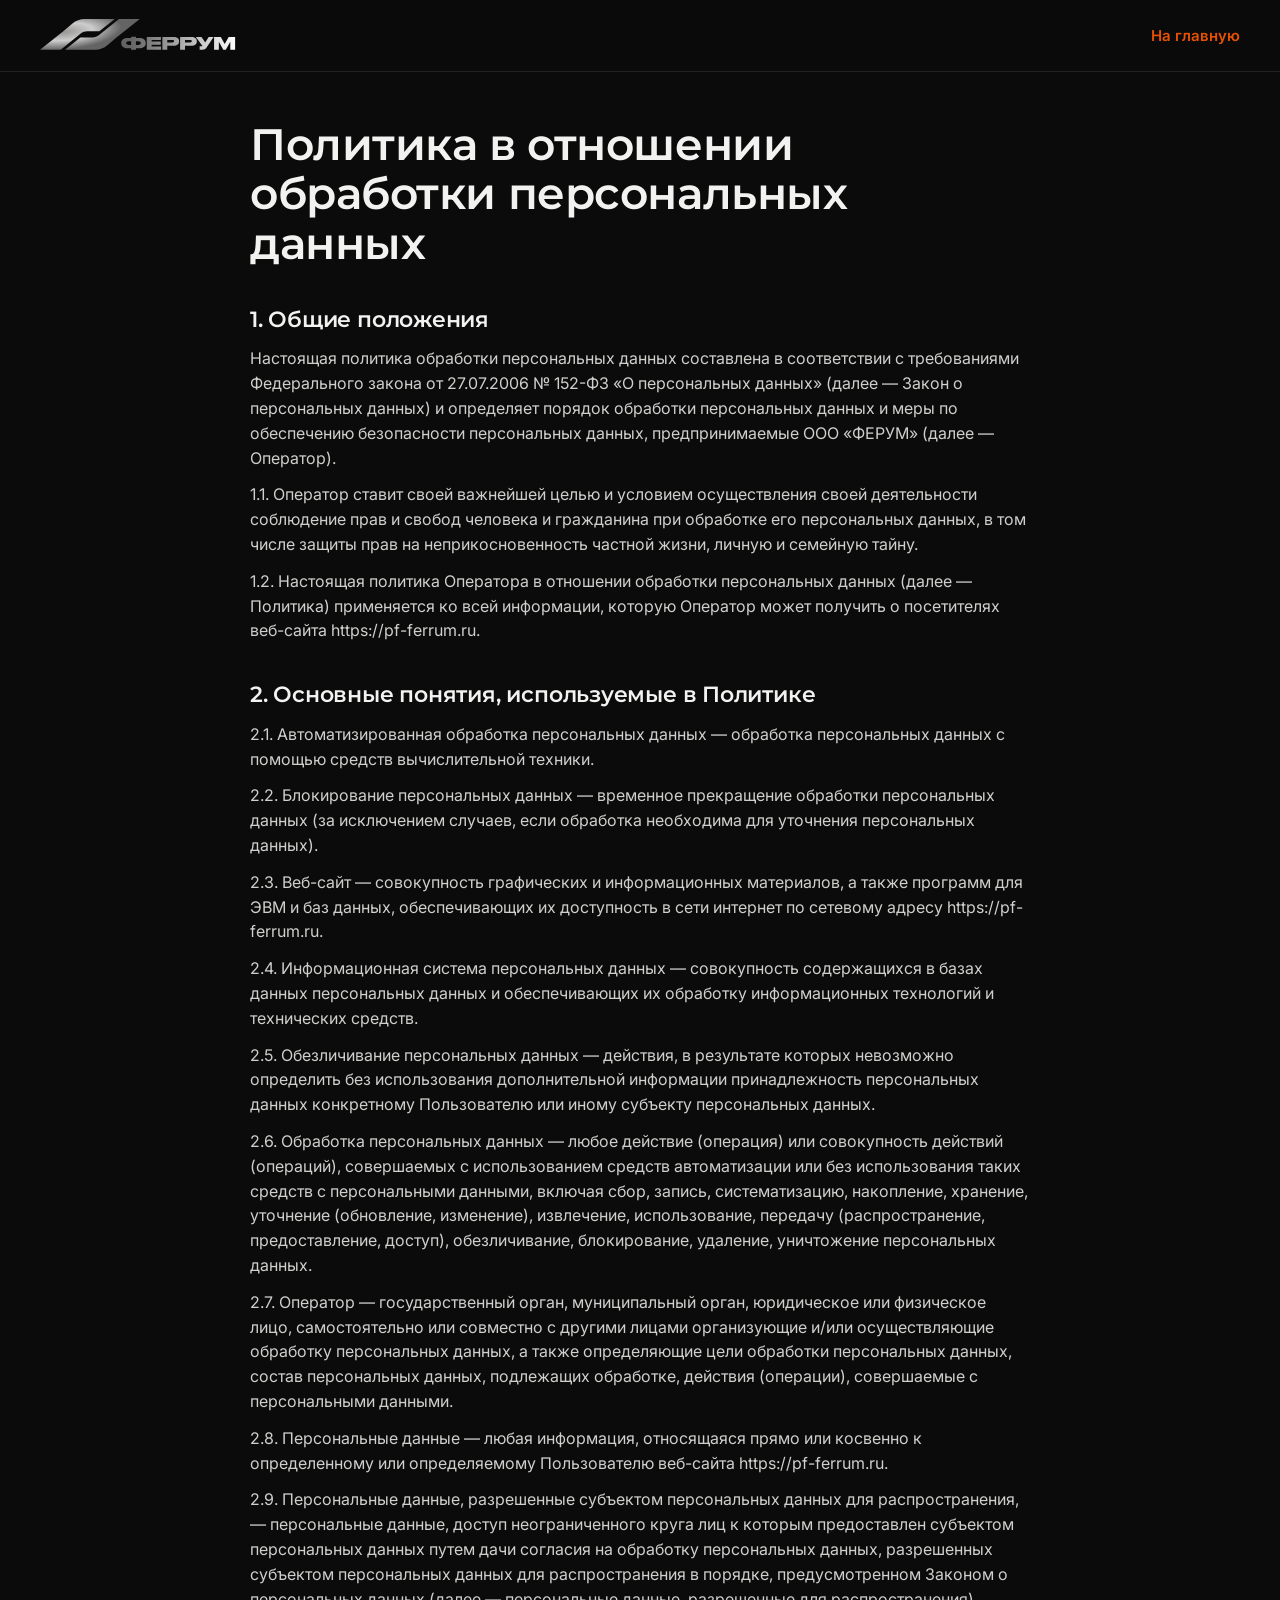
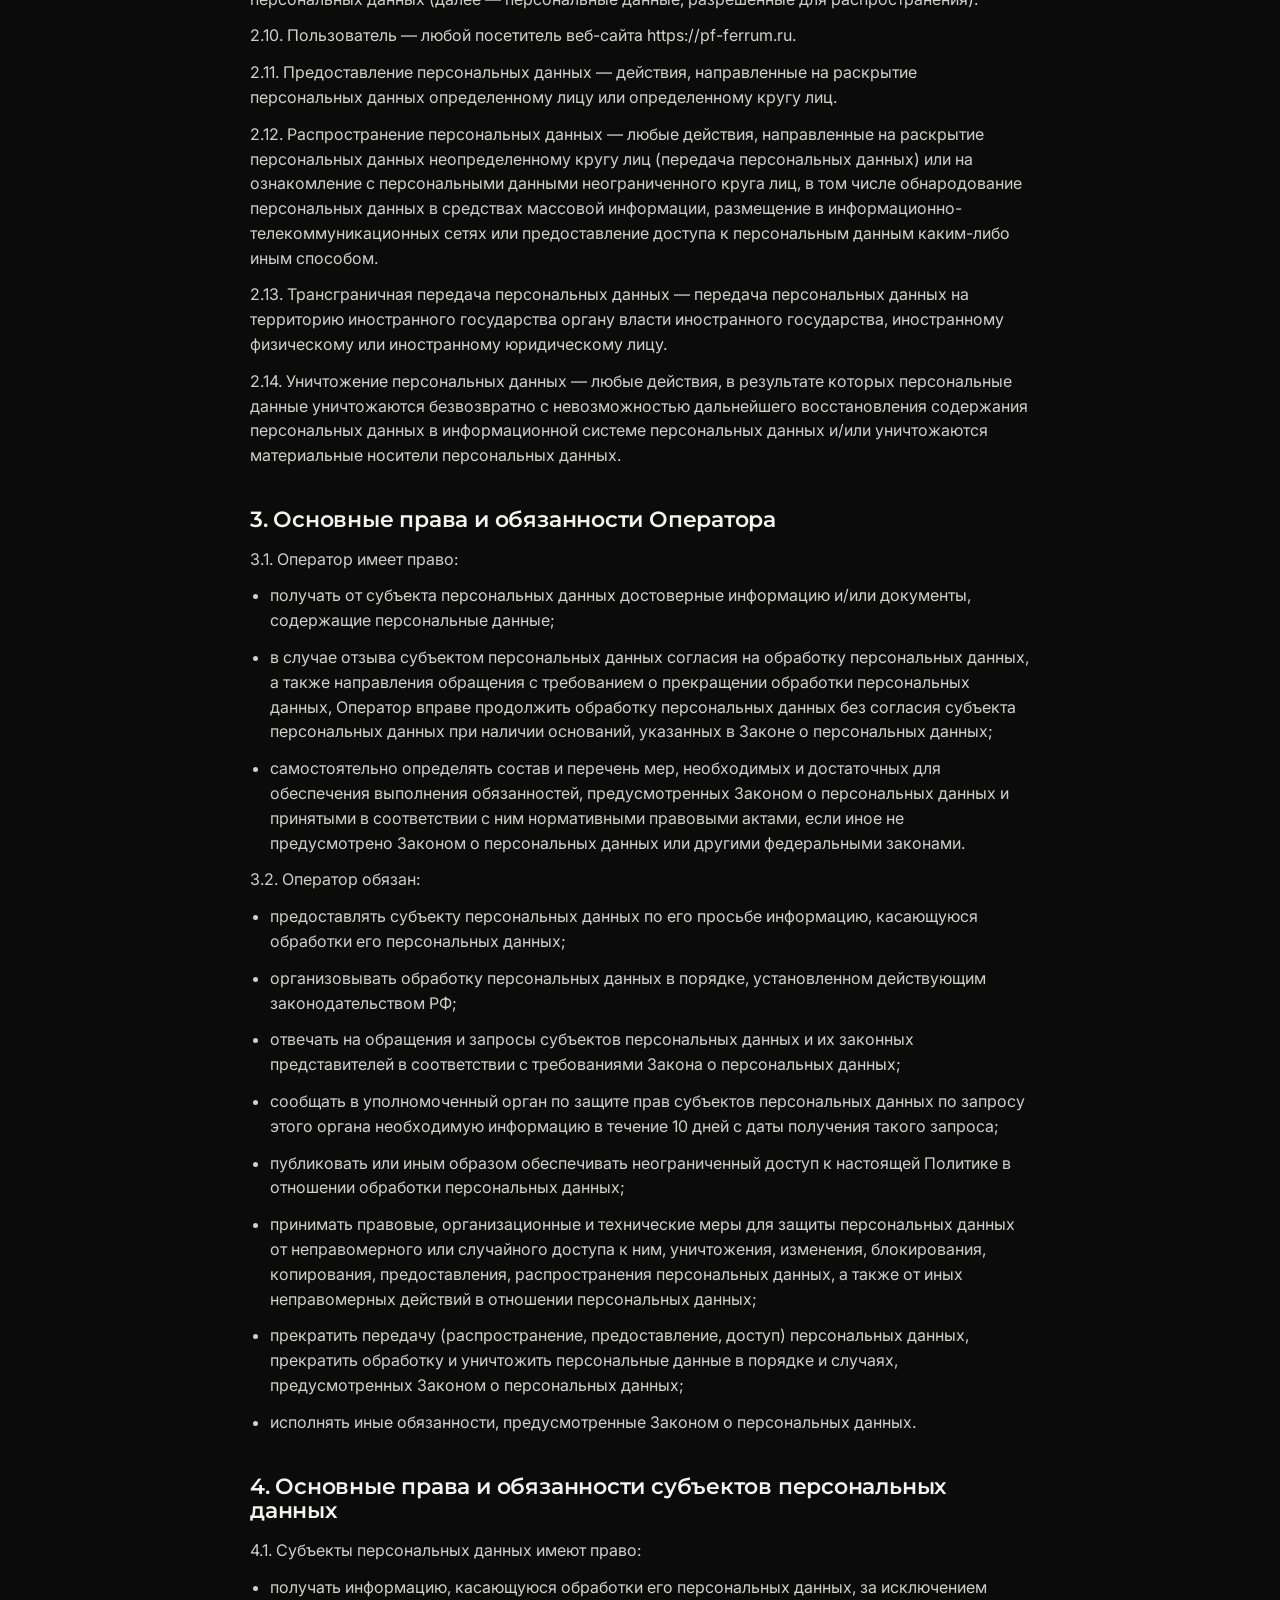
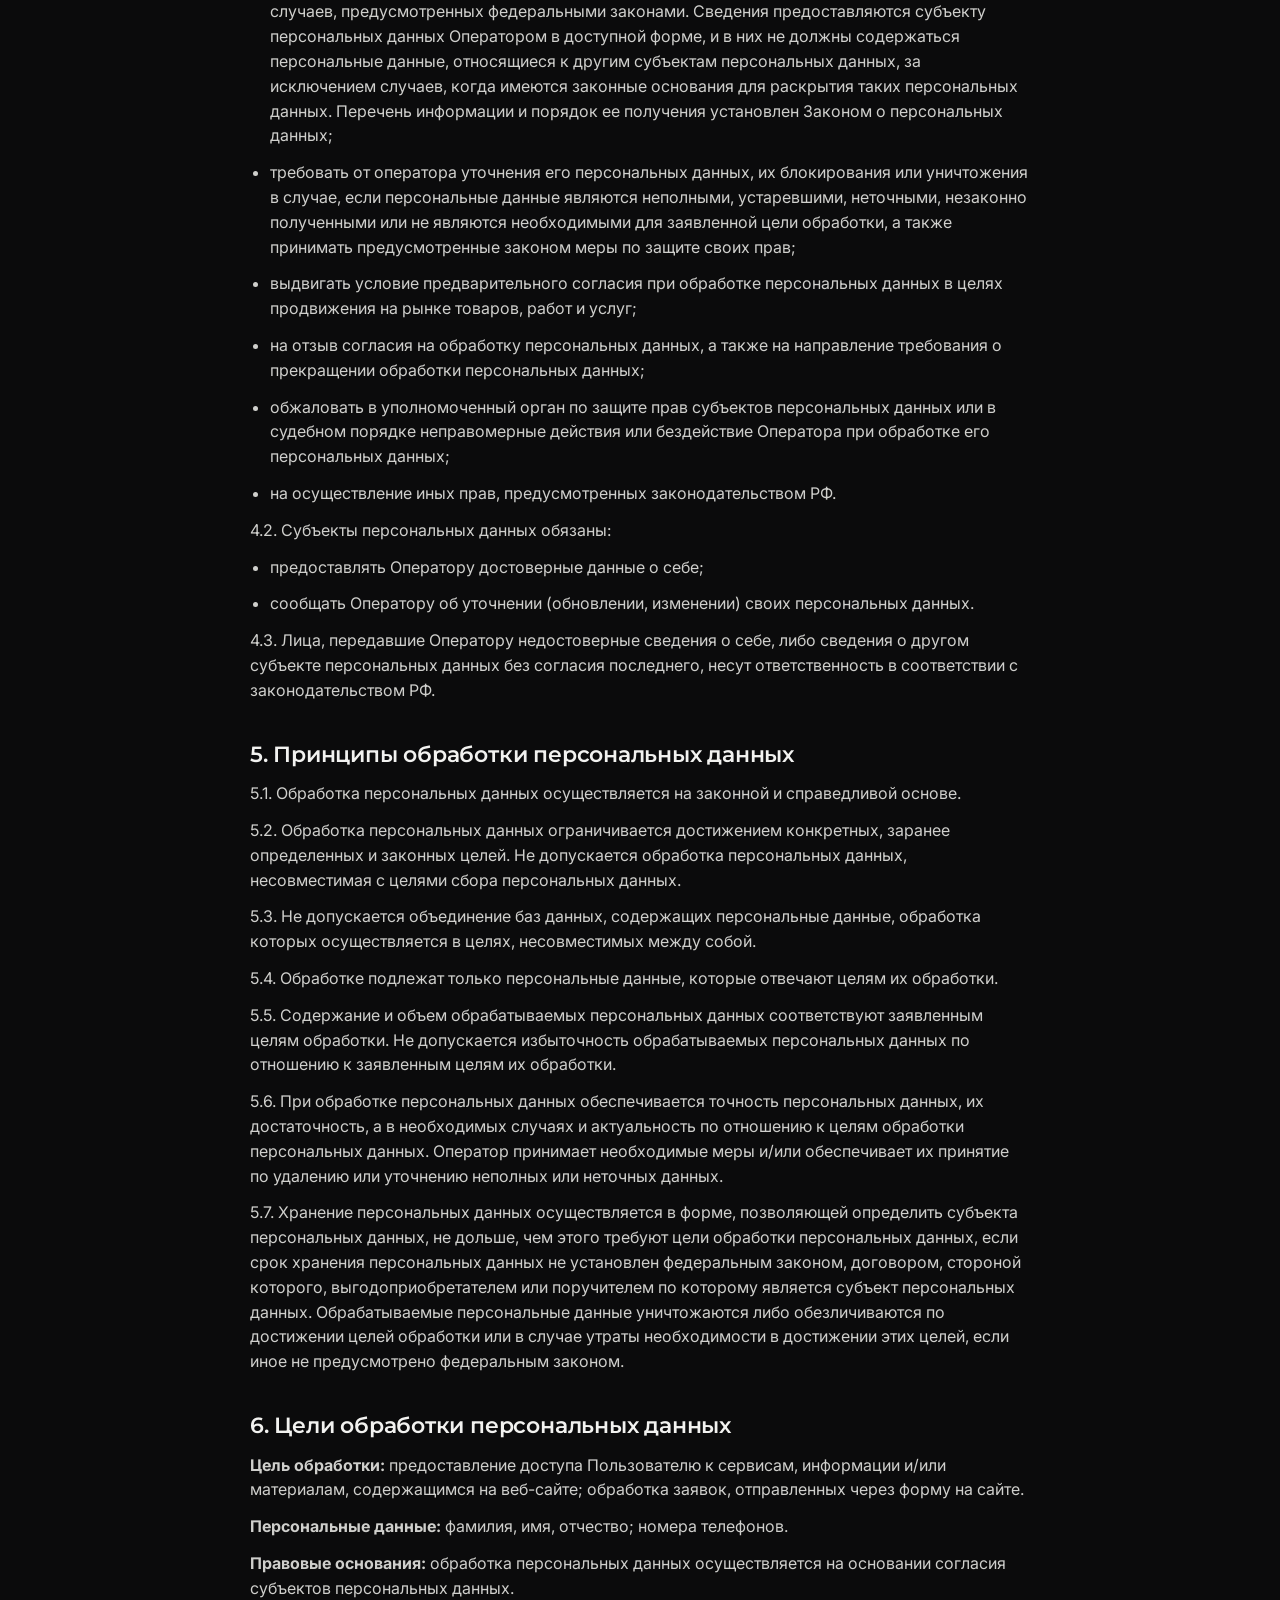
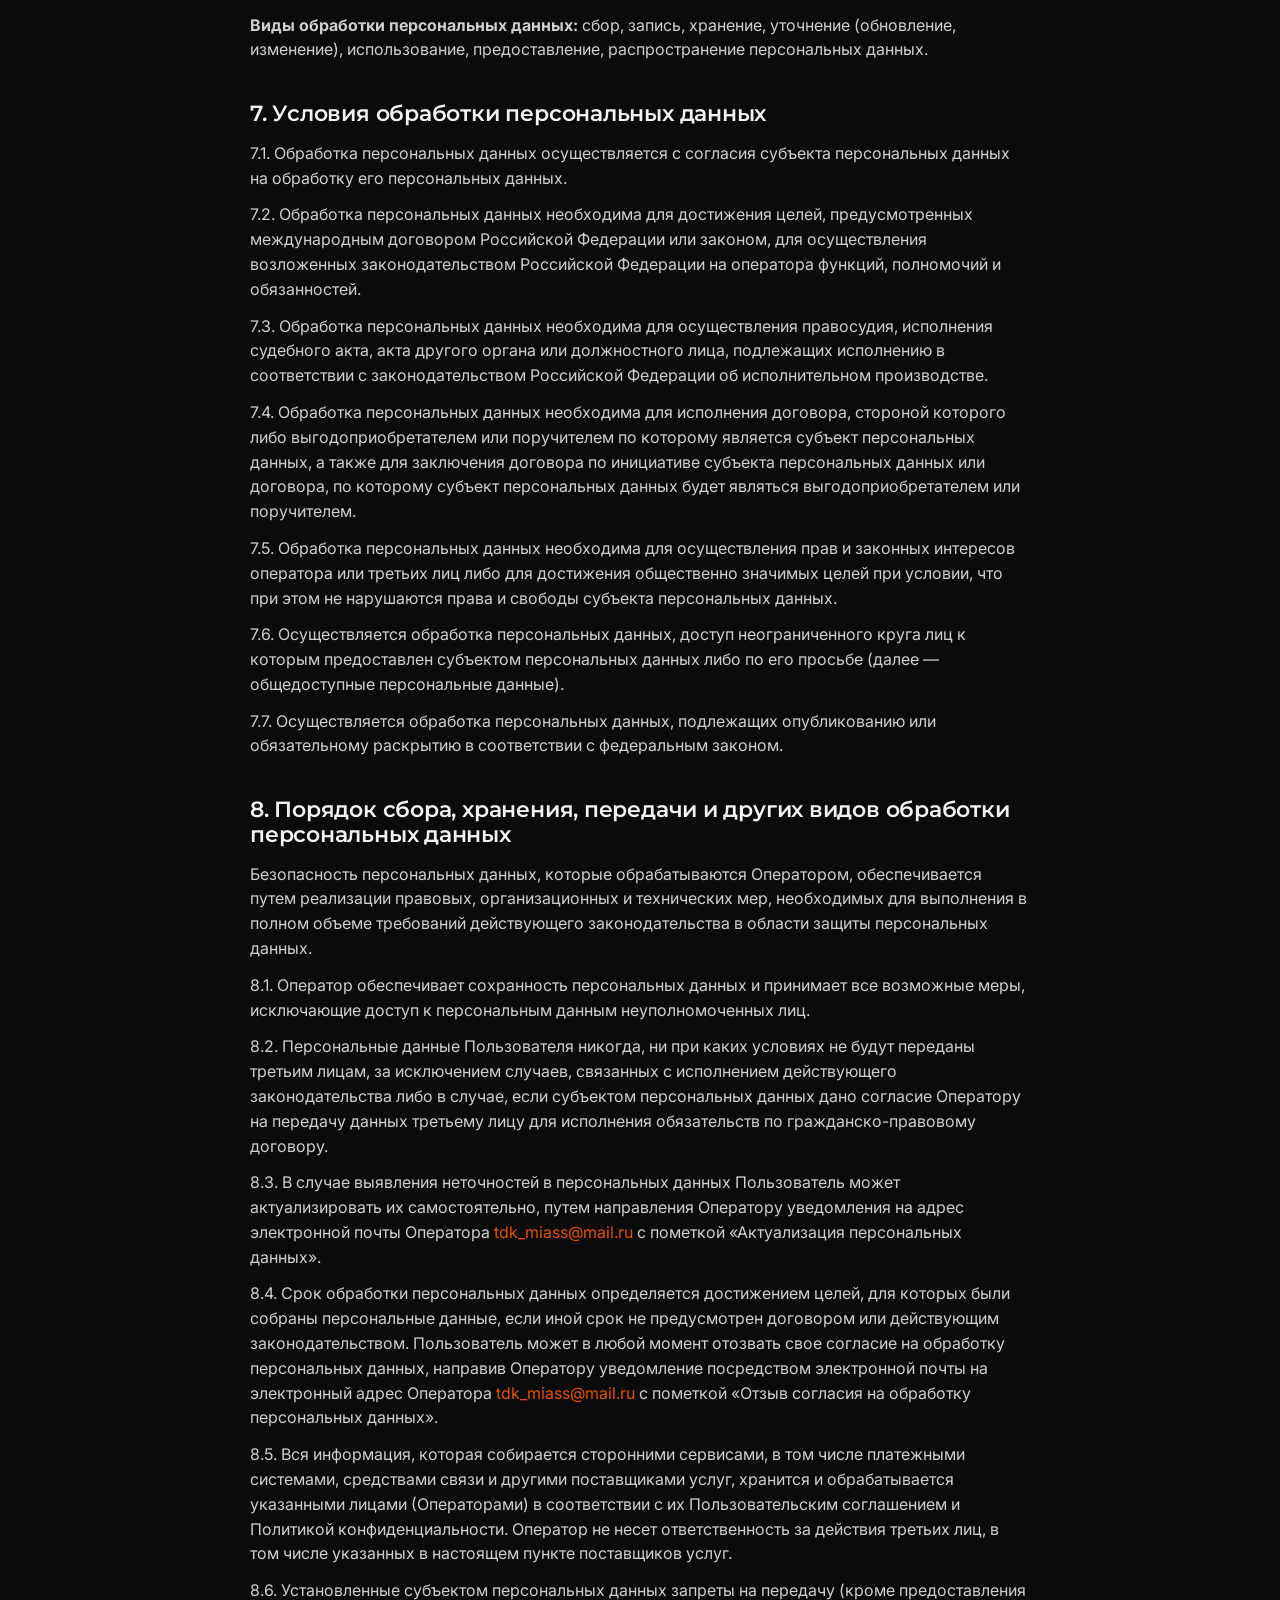
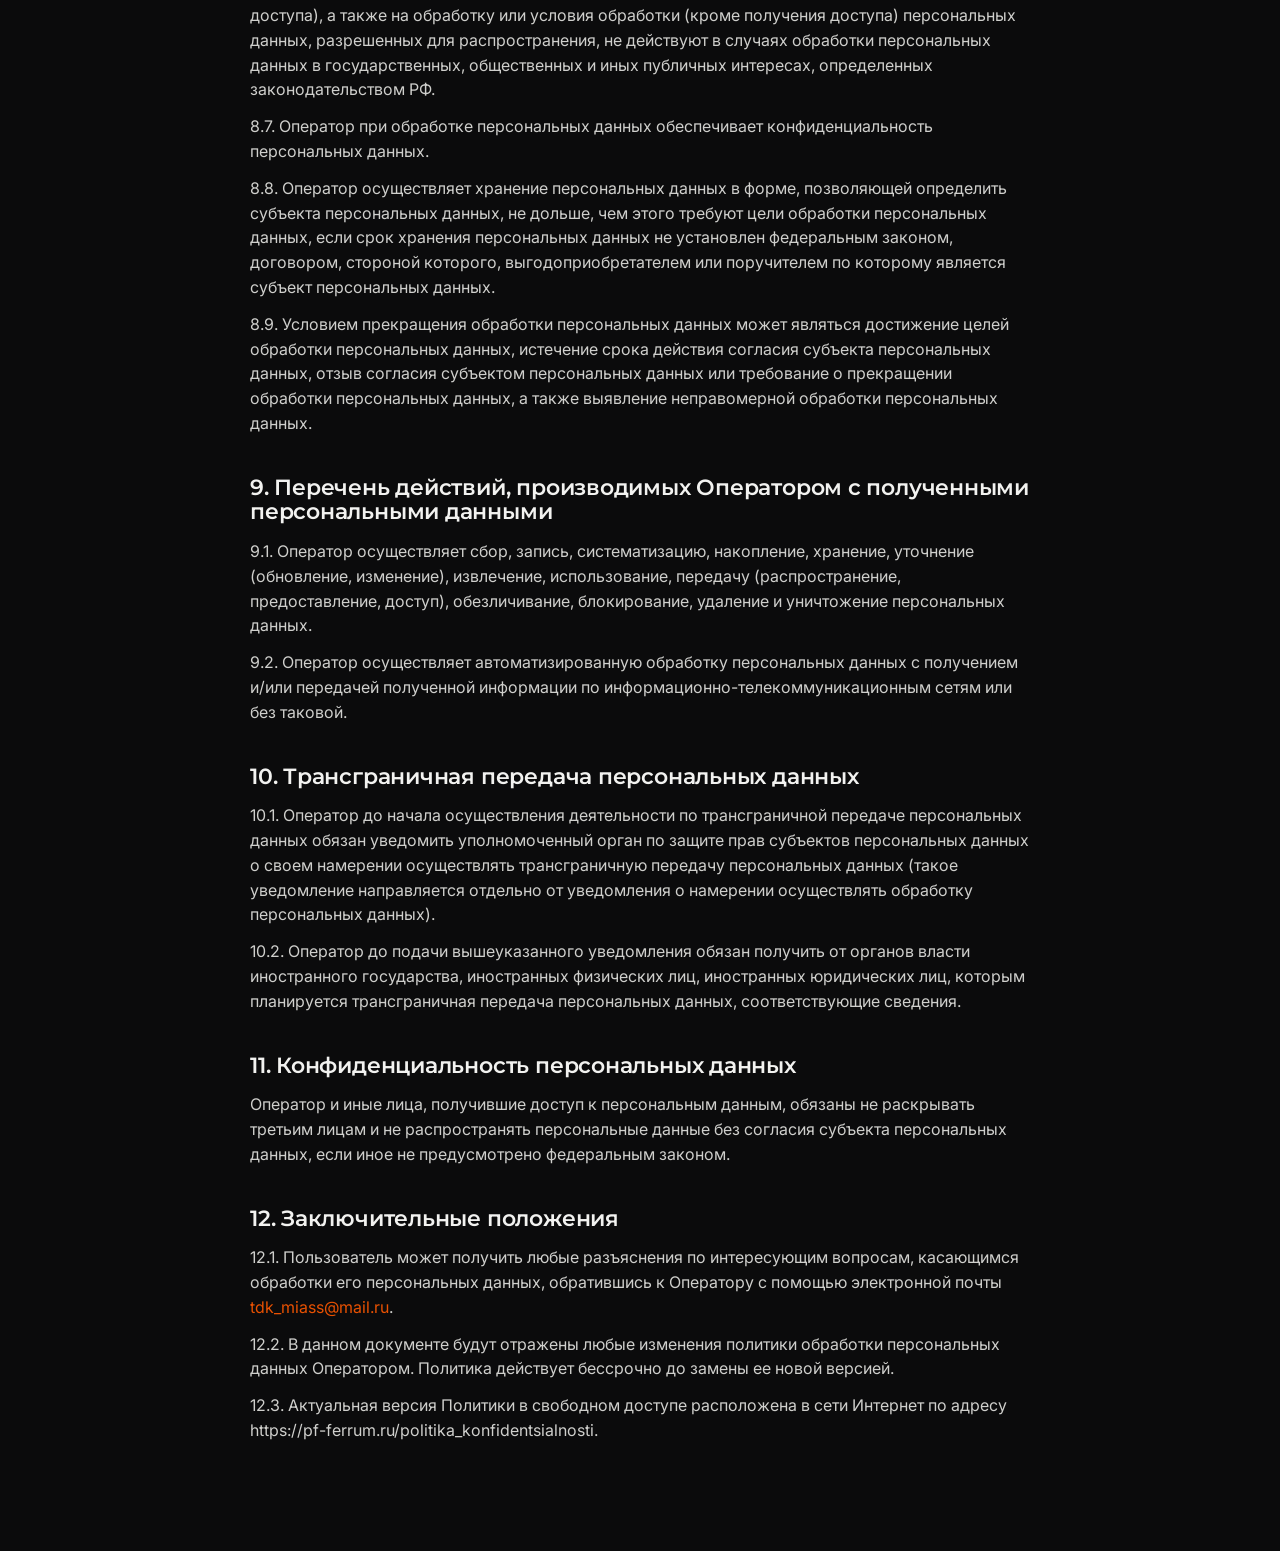
==== politika_konfidentsialnosti/index.html @ 5e2c7aa1 "Add files via upload" ====
<!DOCTYPE html>
<html lang="ru">
<head>
  <meta charset="utf-8">
  <meta name="viewport" content="width=device-width, initial-scale=1">
  <title>Политика обработки персональных данных — Феррум</title>
  <link rel="canonical" href="https://pf-ferrum.ru/politika_konfidentsialnosti/">
  <link rel="icon" href="../assets/favicon.svg" type="image/svg+xml">
  <link rel="preconnect" href="https://fonts.googleapis.com">
  <link rel="preconnect" href="https://fonts.gstatic.com" crossorigin>
  <link href="https://fonts.googleapis.com/css2?family=Inter:wght@400;500;600&family=Montserrat:wght@500;600;700&display=swap" rel="stylesheet">
  <link rel="stylesheet" href="../css/style.css">
  <style>
    .doc { padding: calc(var(--header-h) + 48px) 0 96px; }
    .doc .container { max-width: 860px; }
    .doc h1 { font-size: clamp(28px, 4vw, 44px); margin-bottom: 32px; }
    .doc h2 { font-size: 22px; margin: 40px 0 14px; }
    .doc p, .doc li { color: #CFCFCC; margin: 0 0 12px; }
    .doc ul { padding-left: 20px; margin: 0 0 12px; }
    .doc a { color: var(--accent); }
    .header { background: rgba(11,11,12,.9); border-color: var(--line); }
  </style>
</head>
<body>
<header class="header">
  <div class="container header__inner">
    <a class="header__logo" href="../" aria-label="Феррум — на главную"><img src="../assets/logo-full.svg" alt="Феррум" width="196" height="34"></a>
    <a class="link-arrow" href="../" style="margin-left:auto">На главную</a>
  </div>
</header>
<main class="doc">
  <div class="container">
    <h1>Политика в отношении обработки персональных данных</h1>

    <h2>1. Общие положения</h2>
    <p>Настоящая политика обработки персональных данных составлена в соответствии с требованиями Федерального закона от 27.07.2006 № 152-ФЗ «О персональных данных» (далее — Закон о персональных данных) и определяет порядок обработки персональных данных и меры по обеспечению безопасности персональных данных, предпринимаемые ООО «ФЕРУМ» (далее — Оператор).</p>
    <p>1.1. Оператор ставит своей важнейшей целью и условием осуществления своей деятельности соблюдение прав и свобод человека и гражданина при обработке его персональных данных, в том числе защиты прав на неприкосновенность частной жизни, личную и семейную тайну.</p>
    <p>1.2. Настоящая политика Оператора в отношении обработки персональных данных (далее — Политика) применяется ко всей информации, которую Оператор может получить о посетителях веб-сайта https://pf-ferrum.ru.</p>

    <h2>2. Основные понятия, используемые в Политике</h2>
    <p>2.1. Автоматизированная обработка персональных данных — обработка персональных данных с помощью средств вычислительной техники.</p>
    <p>2.2. Блокирование персональных данных — временное прекращение обработки персональных данных (за исключением случаев, если обработка необходима для уточнения персональных данных).</p>
    <p>2.3. Веб-сайт — совокупность графических и информационных материалов, а также программ для ЭВМ и баз данных, обеспечивающих их доступность в сети интернет по сетевому адресу https://pf-ferrum.ru.</p>
    <p>2.4. Информационная система персональных данных — совокупность содержащихся в базах данных персональных данных и обеспечивающих их обработку информационных технологий и технических средств.</p>
    <p>2.5. Обезличивание персональных данных — действия, в результате которых невозможно определить без использования дополнительной информации принадлежность персональных данных конкретному Пользователю или иному субъекту персональных данных.</p>
    <p>2.6. Обработка персональных данных — любое действие (операция) или совокупность действий (операций), совершаемых с использованием средств автоматизации или без использования таких средств с персональными данными, включая сбор, запись, систематизацию, накопление, хранение, уточнение (обновление, изменение), извлечение, использование, передачу (распространение, предоставление, доступ), обезличивание, блокирование, удаление, уничтожение персональных данных.</p>
    <p>2.7. Оператор — государственный орган, муниципальный орган, юридическое или физическое лицо, самостоятельно или совместно с другими лицами организующие и/или осуществляющие обработку персональных данных, а также определяющие цели обработки персональных данных, состав персональных данных, подлежащих обработке, действия (операции), совершаемые с персональными данными.</p>
    <p>2.8. Персональные данные — любая информация, относящаяся прямо или косвенно к определенному или определяемому Пользователю веб-сайта https://pf-ferrum.ru.</p>
    <p>2.9. Персональные данные, разрешенные субъектом персональных данных для распространения, — персональные данные, доступ неограниченного круга лиц к которым предоставлен субъектом персональных данных путем дачи согласия на обработку персональных данных, разрешенных субъектом персональных данных для распространения в порядке, предусмотренном Законом о персональных данных (далее — персональные данные, разрешенные для распространения).</p>
    <p>2.10. Пользователь — любой посетитель веб-сайта https://pf-ferrum.ru.</p>
    <p>2.11. Предоставление персональных данных — действия, направленные на раскрытие персональных данных определенному лицу или определенному кругу лиц.</p>
    <p>2.12. Распространение персональных данных — любые действия, направленные на раскрытие персональных данных неопределенному кругу лиц (передача персональных данных) или на ознакомление с персональными данными неограниченного круга лиц, в том числе обнародование персональных данных в средствах массовой информации, размещение в информационно-телекоммуникационных сетях или предоставление доступа к персональным данным каким-либо иным способом.</p>
    <p>2.13. Трансграничная передача персональных данных — передача персональных данных на территорию иностранного государства органу власти иностранного государства, иностранному физическому или иностранному юридическому лицу.</p>
    <p>2.14. Уничтожение персональных данных — любые действия, в результате которых персональные данные уничтожаются безвозвратно с невозможностью дальнейшего восстановления содержания персональных данных в информационной системе персональных данных и/или уничтожаются материальные носители персональных данных.</p>

    <h2>3. Основные права и обязанности Оператора</h2>
    <p>3.1. Оператор имеет право:</p>
    <ul>
      <li>получать от субъекта персональных данных достоверные информацию и/или документы, содержащие персональные данные;</li>
      <li>в случае отзыва субъектом персональных данных согласия на обработку персональных данных, а также направления обращения с требованием о прекращении обработки персональных данных, Оператор вправе продолжить обработку персональных данных без согласия субъекта персональных данных при наличии оснований, указанных в Законе о персональных данных;</li>
      <li>самостоятельно определять состав и перечень мер, необходимых и достаточных для обеспечения выполнения обязанностей, предусмотренных Законом о персональных данных и принятыми в соответствии с ним нормативными правовыми актами, если иное не предусмотрено Законом о персональных данных или другими федеральными законами.</li>
    </ul>
    <p>3.2. Оператор обязан:</p>
    <ul>
      <li>предоставлять субъекту персональных данных по его просьбе информацию, касающуюся обработки его персональных данных;</li>
      <li>организовывать обработку персональных данных в порядке, установленном действующим законодательством РФ;</li>
      <li>отвечать на обращения и запросы субъектов персональных данных и их законных представителей в соответствии с требованиями Закона о персональных данных;</li>
      <li>сообщать в уполномоченный орган по защите прав субъектов персональных данных по запросу этого органа необходимую информацию в течение 10 дней с даты получения такого запроса;</li>
      <li>публиковать или иным образом обеспечивать неограниченный доступ к настоящей Политике в отношении обработки персональных данных;</li>
      <li>принимать правовые, организационные и технические меры для защиты персональных данных от неправомерного или случайного доступа к ним, уничтожения, изменения, блокирования, копирования, предоставления, распространения персональных данных, а также от иных неправомерных действий в отношении персональных данных;</li>
      <li>прекратить передачу (распространение, предоставление, доступ) персональных данных, прекратить обработку и уничтожить персональные данные в порядке и случаях, предусмотренных Законом о персональных данных;</li>
      <li>исполнять иные обязанности, предусмотренные Законом о персональных данных.</li>
    </ul>

    <h2>4. Основные права и обязанности субъектов персональных данных</h2>
    <p>4.1. Субъекты персональных данных имеют право:</p>
    <ul>
      <li>получать информацию, касающуюся обработки его персональных данных, за исключением случаев, предусмотренных федеральными законами. Сведения предоставляются субъекту персональных данных Оператором в доступной форме, и в них не должны содержаться персональные данные, относящиеся к другим субъектам персональных данных, за исключением случаев, когда имеются законные основания для раскрытия таких персональных данных. Перечень информации и порядок ее получения установлен Законом о персональных данных;</li>
      <li>требовать от оператора уточнения его персональных данных, их блокирования или уничтожения в случае, если персональные данные являются неполными, устаревшими, неточными, незаконно полученными или не являются необходимыми для заявленной цели обработки, а также принимать предусмотренные законом меры по защите своих прав;</li>
      <li>выдвигать условие предварительного согласия при обработке персональных данных в целях продвижения на рынке товаров, работ и услуг;</li>
      <li>на отзыв согласия на обработку персональных данных, а также на направление требования о прекращении обработки персональных данных;</li>
      <li>обжаловать в уполномоченный орган по защите прав субъектов персональных данных или в судебном порядке неправомерные действия или бездействие Оператора при обработке его персональных данных;</li>
      <li>на осуществление иных прав, предусмотренных законодательством РФ.</li>
    </ul>
    <p>4.2. Субъекты персональных данных обязаны:</p>
    <ul>
      <li>предоставлять Оператору достоверные данные о себе;</li>
      <li>сообщать Оператору об уточнении (обновлении, изменении) своих персональных данных.</li>
    </ul>
    <p>4.3. Лица, передавшие Оператору недостоверные сведения о себе, либо сведения о другом субъекте персональных данных без согласия последнего, несут ответственность в соответствии с законодательством РФ.</p>

    <h2>5. Принципы обработки персональных данных</h2>
    <p>5.1. Обработка персональных данных осуществляется на законной и справедливой основе.</p>
    <p>5.2. Обработка персональных данных ограничивается достижением конкретных, заранее определенных и законных целей. Не допускается обработка персональных данных, несовместимая с целями сбора персональных данных.</p>
    <p>5.3. Не допускается объединение баз данных, содержащих персональные данные, обработка которых осуществляется в целях, несовместимых между собой.</p>
    <p>5.4. Обработке подлежат только персональные данные, которые отвечают целям их обработки.</p>
    <p>5.5. Содержание и объем обрабатываемых персональных данных соответствуют заявленным целям обработки. Не допускается избыточность обрабатываемых персональных данных по отношению к заявленным целям их обработки.</p>
    <p>5.6. При обработке персональных данных обеспечивается точность персональных данных, их достаточность, а в необходимых случаях и актуальность по отношению к целям обработки персональных данных. Оператор принимает необходимые меры и/или обеспечивает их принятие по удалению или уточнению неполных или неточных данных.</p>
    <p>5.7. Хранение персональных данных осуществляется в форме, позволяющей определить субъекта персональных данных, не дольше, чем этого требуют цели обработки персональных данных, если срок хранения персональных данных не установлен федеральным законом, договором, стороной которого, выгодоприобретателем или поручителем по которому является субъект персональных данных. Обрабатываемые персональные данные уничтожаются либо обезличиваются по достижении целей обработки или в случае утраты необходимости в достижении этих целей, если иное не предусмотрено федеральным законом.</p>

    <h2>6. Цели обработки персональных данных</h2>
    <p><b>Цель обработки:</b> предоставление доступа Пользователю к сервисам, информации и/или материалам, содержащимся на веб-сайте; обработка заявок, отправленных через форму на сайте.</p>
    <p><b>Персональные данные:</b> фамилия, имя, отчество; номера телефонов.</p>
    <p><b>Правовые основания:</b> обработка персональных данных осуществляется на основании согласия субъектов персональных данных.</p>
    <p><b>Виды обработки персональных данных:</b> сбор, запись, хранение, уточнение (обновление, изменение), использование, предоставление, распространение персональных данных.</p>

    <h2>7. Условия обработки персональных данных</h2>
    <p>7.1. Обработка персональных данных осуществляется с согласия субъекта персональных данных на обработку его персональных данных.</p>
    <p>7.2. Обработка персональных данных необходима для достижения целей, предусмотренных международным договором Российской Федерации или законом, для осуществления возложенных законодательством Российской Федерации на оператора функций, полномочий и обязанностей.</p>
    <p>7.3. Обработка персональных данных необходима для осуществления правосудия, исполнения судебного акта, акта другого органа или должностного лица, подлежащих исполнению в соответствии с законодательством Российской Федерации об исполнительном производстве.</p>
    <p>7.4. Обработка персональных данных необходима для исполнения договора, стороной которого либо выгодоприобретателем или поручителем по которому является субъект персональных данных, а также для заключения договора по инициативе субъекта персональных данных или договора, по которому субъект персональных данных будет являться выгодоприобретателем или поручителем.</p>
    <p>7.5. Обработка персональных данных необходима для осуществления прав и законных интересов оператора или третьих лиц либо для достижения общественно значимых целей при условии, что при этом не нарушаются права и свободы субъекта персональных данных.</p>
    <p>7.6. Осуществляется обработка персональных данных, доступ неограниченного круга лиц к которым предоставлен субъектом персональных данных либо по его просьбе (далее — общедоступные персональные данные).</p>
    <p>7.7. Осуществляется обработка персональных данных, подлежащих опубликованию или обязательному раскрытию в соответствии с федеральным законом.</p>

    <h2>8. Порядок сбора, хранения, передачи и других видов обработки персональных данных</h2>
    <p>Безопасность персональных данных, которые обрабатываются Оператором, обеспечивается путем реализации правовых, организационных и технических мер, необходимых для выполнения в полном объеме требований действующего законодательства в области защиты персональных данных.</p>
    <p>8.1. Оператор обеспечивает сохранность персональных данных и принимает все возможные меры, исключающие доступ к персональным данным неуполномоченных лиц.</p>
    <p>8.2. Персональные данные Пользователя никогда, ни при каких условиях не будут переданы третьим лицам, за исключением случаев, связанных с исполнением действующего законодательства либо в случае, если субъектом персональных данных дано согласие Оператору на передачу данных третьему лицу для исполнения обязательств по гражданско-правовому договору.</p>
    <p>8.3. В случае выявления неточностей в персональных данных Пользователь может актуализировать их самостоятельно, путем направления Оператору уведомления на адрес электронной почты Оператора <a href="mailto:tdk_miass@mail.ru">tdk_miass@mail.ru</a> с пометкой «Актуализация персональных данных».</p>
    <p>8.4. Срок обработки персональных данных определяется достижением целей, для которых были собраны персональные данные, если иной срок не предусмотрен договором или действующим законодательством. Пользователь может в любой момент отозвать свое согласие на обработку персональных данных, направив Оператору уведомление посредством электронной почты на электронный адрес Оператора <a href="mailto:tdk_miass@mail.ru">tdk_miass@mail.ru</a> с пометкой «Отзыв согласия на обработку персональных данных».</p>
    <p>8.5. Вся информация, которая собирается сторонними сервисами, в том числе платежными системами, средствами связи и другими поставщиками услуг, хранится и обрабатывается указанными лицами (Операторами) в соответствии с их Пользовательским соглашением и Политикой конфиденциальности. Оператор не несет ответственность за действия третьих лиц, в том числе указанных в настоящем пункте поставщиков услуг.</p>
    <p>8.6. Установленные субъектом персональных данных запреты на передачу (кроме предоставления доступа), а также на обработку или условия обработки (кроме получения доступа) персональных данных, разрешенных для распространения, не действуют в случаях обработки персональных данных в государственных, общественных и иных публичных интересах, определенных законодательством РФ.</p>
    <p>8.7. Оператор при обработке персональных данных обеспечивает конфиденциальность персональных данных.</p>
    <p>8.8. Оператор осуществляет хранение персональных данных в форме, позволяющей определить субъекта персональных данных, не дольше, чем этого требуют цели обработки персональных данных, если срок хранения персональных данных не установлен федеральным законом, договором, стороной которого, выгодоприобретателем или поручителем по которому является субъект персональных данных.</p>
    <p>8.9. Условием прекращения обработки персональных данных может являться достижение целей обработки персональных данных, истечение срока действия согласия субъекта персональных данных, отзыв согласия субъектом персональных данных или требование о прекращении обработки персональных данных, а также выявление неправомерной обработки персональных данных.</p>

    <h2>9. Перечень действий, производимых Оператором с полученными персональными данными</h2>
    <p>9.1. Оператор осуществляет сбор, запись, систематизацию, накопление, хранение, уточнение (обновление, изменение), извлечение, использование, передачу (распространение, предоставление, доступ), обезличивание, блокирование, удаление и уничтожение персональных данных.</p>
    <p>9.2. Оператор осуществляет автоматизированную обработку персональных данных с получением и/или передачей полученной информации по информационно-телекоммуникационным сетям или без таковой.</p>

    <h2>10. Трансграничная передача персональных данных</h2>
    <p>10.1. Оператор до начала осуществления деятельности по трансграничной передаче персональных данных обязан уведомить уполномоченный орган по защите прав субъектов персональных данных о своем намерении осуществлять трансграничную передачу персональных данных (такое уведомление направляется отдельно от уведомления о намерении осуществлять обработку персональных данных).</p>
    <p>10.2. Оператор до подачи вышеуказанного уведомления обязан получить от органов власти иностранного государства, иностранных физических лиц, иностранных юридических лиц, которым планируется трансграничная передача персональных данных, соответствующие сведения.</p>

    <h2>11. Конфиденциальность персональных данных</h2>
    <p>Оператор и иные лица, получившие доступ к персональным данным, обязаны не раскрывать третьим лицам и не распространять персональные данные без согласия субъекта персональных данных, если иное не предусмотрено федеральным законом.</p>

    <h2>12. Заключительные положения</h2>
    <p>12.1. Пользователь может получить любые разъяснения по интересующим вопросам, касающимся обработки его персональных данных, обратившись к Оператору с помощью электронной почты <a href="mailto:tdk_miass@mail.ru">tdk_miass@mail.ru</a>.</p>
    <p>12.2. В данном документе будут отражены любые изменения политики обработки персональных данных Оператором. Политика действует бессрочно до замены ее новой версией.</p>
    <p>12.3. Актуальная версия Политики в свободном доступе расположена в сети Интернет по адресу https://pf-ferrum.ru/politika_konfidentsialnosti.</p>
  </div>
</main>
</body>
</html>
---- css/style.css ----
/* ФЕРРУМ — pf-ferrum.ru
   Тёмная индустриальная тема + светлые секции каталога (по мотивам artfasad37.ru) */

:root {
  --accent: #E85102;
  --accent-hover: #FF6A1F;
  --accent-ink: #FFFFFF;

  --bg: #0B0B0C;
  --bg-2: #141416;
  --surface: #1B1B1E;
  --line: rgba(255, 255, 255, .10);
  --line-strong: rgba(255, 255, 255, .22);
  --text: #F2F2F0;
  --muted: #A3A3A0;

  --light: #F3F3F1;
  --light-card: #FFFFFF;
  --ink: #141416;
  --ink-muted: #5E5E5B;
  --ink-line: rgba(20, 20, 22, .10);

  --radius: 20px;
  --radius-sm: 12px;
  --container: 1280px;
  --gutter: clamp(16px, 4vw, 40px);
  --header-h: 72px;

  --font-head: "Montserrat", "Segoe UI", Arial, sans-serif;
  --font-body: "Inter", "Segoe UI", Arial, sans-serif;

  --ease: cubic-bezier(.2, .7, .2, 1);
}

*, *::before, *::after { box-sizing: border-box; }
html { scroll-behavior: smooth; scroll-padding-top: calc(var(--header-h) + 12px); -webkit-text-size-adjust: 100%; }
body {
  margin: 0;
  font-family: var(--font-body);
  font-size: 16px;
  line-height: 1.55;
  color: var(--text);
  background: var(--bg);
  -webkit-font-smoothing: antialiased;
  overflow-x: hidden;
}
img, svg { display: block; max-width: 100%; }
a { color: inherit; text-decoration: none; }
button { font: inherit; color: inherit; cursor: pointer; }
:focus-visible { outline: 2px solid var(--accent); outline-offset: 3px; border-radius: 6px; }
.sr-only { position: absolute; width: 1px; height: 1px; overflow: hidden; clip: rect(0 0 0 0); white-space: nowrap; }

.container { width: 100%; max-width: var(--container); margin: 0 auto; padding: 0 var(--gutter); }

h1, h2, h3 { font-family: var(--font-head); font-weight: 600; line-height: 1.12; margin: 0; letter-spacing: -.01em; }
h2 { font-size: clamp(30px, 4.2vw, 52px); }
h3 { font-size: clamp(18px, 1.6vw, 22px); }
p { margin: 0; }

.eyebrow {
  display: inline-flex; align-items: center; gap: 10px;
  font-size: 13px; font-weight: 500; letter-spacing: .08em; text-transform: uppercase;
  color: var(--muted);
}
.eyebrow::before { content: ""; width: 8px; height: 8px; border-radius: 50%; background: var(--accent); }

.section { padding: clamp(64px, 9vw, 120px) 0; }
.section--light { background: var(--light); color: var(--ink); }
.section--light .eyebrow { color: var(--ink-muted); }
.section--alt { background: var(--bg-2); }
.section-head { display: flex; flex-wrap: wrap; align-items: end; justify-content: space-between; gap: 20px 40px; margin-bottom: clamp(32px, 4vw, 56px); }
.section-head__text { max-width: 720px; display: grid; gap: 16px; }
.section-head__lead { color: var(--muted); max-width: 560px; }
.section--light .section-head__lead { color: var(--ink-muted); }

/* ---------- Buttons ---------- */
.btn {
  display: inline-flex; align-items: center; justify-content: center; gap: 12px;
  min-height: 52px; padding: 0 26px;
  border-radius: 999px; border: 1px solid transparent;
  font-weight: 600; font-size: 15px; white-space: nowrap;
  transition: background-color .2s var(--ease), color .2s var(--ease), border-color .2s var(--ease), transform .2s var(--ease);
}
.btn svg { width: 18px; height: 18px; flex: none; }
.btn--accent { background: var(--accent); color: var(--accent-ink); }
.btn--accent:hover { background: var(--accent-hover); }
.btn--ghost { border-color: var(--line-strong); color: var(--text); background: rgba(255,255,255,.04); backdrop-filter: blur(8px); }
.btn--ghost:hover { border-color: var(--text); }
.btn--dark { background: var(--ink); color: #fff; }
.btn--dark:hover { background: #2a2a2e; }
.btn:active { transform: translateY(1px); }

.link-arrow { display: inline-flex; align-items: center; gap: 8px; font-weight: 600; font-size: 15px; color: var(--accent); }
.link-arrow svg { width: 16px; height: 16px; transition: transform .2s var(--ease); }
.link-arrow:hover svg { transform: translateX(4px); }

/* ---------- Header ---------- */
.header {
  position: fixed; inset: 0 0 auto 0; z-index: 50;
  height: var(--header-h);
  transition: background-color .3s var(--ease), border-color .3s var(--ease);
  border-bottom: 1px solid transparent;
}
.header.is-scrolled { background: rgba(11, 11, 12, .86); backdrop-filter: blur(14px); border-color: var(--line); }
.header__inner { height: 100%; display: flex; align-items: center; gap: 32px; }
.header__logo img { height: 34px; width: auto; }
.nav { display: flex; gap: 28px; margin-right: auto; }
.nav a { font-size: 15px; color: var(--muted); transition: color .2s; padding: 8px 0; }
.nav a:hover { color: var(--text); }
.header__phone { font-weight: 600; font-size: 15px; white-space: nowrap; }
.header__phone small { display: block; font-weight: 400; font-size: 12px; color: var(--muted); }
.header .btn { min-height: 44px; padding: 0 20px; font-size: 14px; }
.burger { display: none; width: 44px; height: 44px; border-radius: 50%; border: 1px solid var(--line-strong); background: transparent; position: relative; }
.burger span { position: absolute; left: 13px; right: 13px; height: 2px; background: var(--text); transition: transform .25s var(--ease), opacity .2s; }
.burger span:nth-child(1) { top: 16px; } .burger span:nth-child(2) { top: 21px; } .burger span:nth-child(3) { top: 26px; }
.menu-open .burger span:nth-child(1) { transform: translateY(5px) rotate(45deg); }
.menu-open .burger span:nth-child(2) { opacity: 0; }
.menu-open .burger span:nth-child(3) { transform: translateY(-5px) rotate(-45deg); }

.mobile-menu {
  position: fixed; inset: var(--header-h) 0 0 0; z-index: 49;
  background: var(--bg); padding: 24px var(--gutter) 40px;
  display: flex; flex-direction: column; gap: 8px;
  opacity: 0; visibility: hidden; transform: translateY(-8px);
  transition: opacity .25s var(--ease), transform .25s var(--ease), visibility .25s;
  overflow-y: auto;
}
.menu-open .mobile-menu { opacity: 1; visibility: visible; transform: none; }
.mobile-menu a.mobile-menu__link { font-family: var(--font-head); font-size: 26px; font-weight: 600; padding: 12px 0; border-bottom: 1px solid var(--line); }
.mobile-menu__contacts { margin-top: auto; padding-top: 32px; display: grid; gap: 12px; }
.mobile-menu__contacts a:not(.btn) { font-size: 18px; font-weight: 600; }

/* ---------- Hero ---------- */
.hero { position: relative; min-height: 100svh; display: flex; align-items: flex-end; padding: calc(var(--header-h) + 48px) 0 40px; overflow: hidden; isolation: isolate; }
.hero__bg { position: absolute; inset: 0; z-index: -2; }
.hero__bg img { width: 100%; height: 100%; object-fit: cover; object-position: 70% 50%; transform: scale(1.05); }
.hero::before { content: ""; position: absolute; inset: 0; z-index: -1;
  background:
    linear-gradient(90deg, rgba(11,11,12,.92) 0%, rgba(11,11,12,.72) 45%, rgba(11,11,12,.25) 100%),
    linear-gradient(0deg, rgba(11,11,12,.95) 0%, rgba(11,11,12,0) 40%); }
.hero__grid { display: grid; grid-template-columns: minmax(0, 1fr) 360px; gap: 48px; align-items: end; }
.hero__content { display: grid; gap: 28px; max-width: 760px; }
.hero h1 { font-size: clamp(36px, 5.6vw, 76px); font-weight: 600; }
.hero h1 span { color: var(--accent); }
.hero__lead { font-size: clamp(16px, 1.4vw, 19px); color: #D6D6D3; max-width: 600px; }
.hero__actions { display: flex; flex-wrap: wrap; gap: 12px; }

.hero-card {
  background: rgba(27, 27, 30, .72); backdrop-filter: blur(16px);
  border: 1px solid var(--line); border-radius: var(--radius);
  padding: 20px; display: grid; gap: 14px;
}
.hero-card__tabs { display: flex; gap: 6px; flex-wrap: wrap; }
.hero-card__tab { font-size: 12px; padding: 6px 12px; border-radius: 999px; border: 1px solid var(--line); background: transparent; color: var(--muted); min-height: 32px; transition: all .2s; }
.hero-card__tab[aria-selected="true"] { background: var(--text); color: var(--ink); border-color: var(--text); }
.hero-card__img { aspect-ratio: 3/2; border-radius: var(--radius-sm); background: #000; overflow: hidden; }
.hero-card__img img { width: 100%; height: 100%; object-fit: cover; transition: opacity .35s var(--ease); }
.hero-card__title { font-family: var(--font-head); font-weight: 600; font-size: 18px; }

.hero__chips { margin-top: 48px; display: flex; flex-wrap: wrap; gap: 10px; }
.chip { display: inline-flex; align-items: center; min-height: 44px; padding: 0 18px; border-radius: 999px; border: 1px solid var(--line-strong); background: rgba(11,11,12,.45); backdrop-filter: blur(8px); font-size: 14px; transition: border-color .2s, background-color .2s; }
.chip:hover { border-color: var(--accent); background: rgba(232,81,2,.12); }

.stats { margin-top: 40px; display: grid; grid-template-columns: repeat(4, 1fr); border-top: 1px solid var(--line); }
.stat { padding: 22px 24px 0 0; display: grid; gap: 4px; }
.stat + .stat { padding-left: 24px; border-left: 1px solid var(--line); }
.stat b { font-family: var(--font-head); font-size: clamp(26px, 3vw, 40px); font-weight: 600; line-height: 1; }
.stat span { color: var(--muted); font-size: 14px; }

/* ---------- Brands marquee ---------- */
.brands { background: var(--bg); padding: 28px 0 32px; overflow: hidden; }
.brands__label { font-size: 13px; letter-spacing: .08em; text-transform: uppercase; color: var(--muted); margin-bottom: 18px; }
/* SVG-трафарет: белая лента с прорезанными логотипами, нужен тёмный фон */
.marquee { display: flex; width: max-content; animation: marquee 60s linear infinite; }
.marquee img { height: 44px; width: auto; max-width: none; }
.marquee--rev { animation-direction: reverse; margin-top: 14px; }
@keyframes marquee { to { transform: translateX(-50%); } }

/* ---------- Products ---------- */
.products-grid { display: grid; grid-template-columns: repeat(4, 1fr); gap: 16px; }
.product {
  background: var(--light-card); border-radius: var(--radius);
  display: flex; flex-direction: column; overflow: hidden;
  border: 1px solid var(--ink-line);
  transition: transform .3s var(--ease), box-shadow .3s var(--ease);
}
.product:hover { transform: translateY(-4px); box-shadow: 0 18px 40px -18px rgba(0,0,0,.28); }
.product__img { aspect-ratio: 4/3; background: #000; overflow: hidden; }
.product__img img { width: 100%; height: 100%; object-fit: cover; transition: transform .6s var(--ease); }
.product:hover .product__img img { transform: scale(1.05); }
.product__body { padding: 20px 20px 22px; display: flex; flex-direction: column; gap: 14px; flex: 1; }
.product__tag { font-size: 12px; color: var(--ink-muted); letter-spacing: .04em; text-transform: uppercase; }
.product h3 { font-size: 19px; }
.product .link-arrow { margin-top: auto; }
.product--wide { grid-column: span 2; }
.product--wide .product__img { aspect-ratio: 16/9; }
.product--accent { background: var(--ink); color: #fff; border-color: transparent; }
.product--accent .product__tag { color: var(--muted); }

.products-cta { margin-top: 32px; display: flex; flex-wrap: wrap; align-items: center; justify-content: space-between; gap: 20px; padding: 28px 32px; border-radius: var(--radius); background: var(--ink); color: #fff; }
.products-cta p { font-family: var(--font-head); font-size: clamp(18px, 1.8vw, 24px); font-weight: 600; max-width: 640px; }

/* ---------- About ---------- */
.about { display: grid; grid-template-columns: 1.1fr 1fr; gap: clamp(32px, 6vw, 96px); align-items: center; }
.about__text { display: grid; gap: 24px; }
.about__text p { color: var(--muted); font-size: 17px; }
.about__list { display: grid; grid-template-columns: 1fr 1fr; gap: 12px; margin-top: 8px; }
.about__item { padding: 20px; border: 1px solid var(--line); border-radius: var(--radius-sm); background: var(--surface); display: grid; gap: 6px; }
.about__item b { font-family: var(--font-head); font-size: 16px; }
.about__item span { font-size: 14px; color: var(--muted); }
.about__visual { position: relative; border-radius: var(--radius); background: var(--surface); border: 1px solid var(--line); padding: 32px; display: grid; gap: 20px; }
.about__visual img { width: 100%; height: auto; }
.about__visual figcaption { color: var(--muted); font-size: 14px; }

/* ---------- Services ---------- */
.services-grid { display: grid; grid-template-columns: repeat(6, 1fr); gap: 16px; }
.service {
  position: relative; border-radius: var(--radius); overflow: hidden; min-height: 300px;
  display: flex; flex-direction: column; justify-content: space-between; padding: 24px;
  background: var(--surface); border: 1px solid var(--line); isolation: isolate;
  grid-column: span 2;
}
.service--lg { grid-column: span 3; min-height: 380px; }
.service--cta { background: var(--accent); border-color: transparent; }
.service--cta::after { display: none; }
.service--cta .service__num, .service--cta p { color: #fff; }
.service img { position: absolute; inset: 0; width: 100%; height: 100%; object-fit: cover; z-index: -2; filter: grayscale(1) contrast(1.05); transition: transform .8s var(--ease); }
.service::after { content: ""; position: absolute; inset: 0; z-index: -1; background: linear-gradient(180deg, rgba(11,11,12,.15) 0%, rgba(11,11,12,.85) 100%); transition: background .3s; }
.service:hover img { transform: scale(1.05); }
.service:hover::after { background: linear-gradient(180deg, rgba(232,81,2,.25) 0%, rgba(11,11,12,.9) 100%); }
.service__num { font-family: var(--font-head); font-size: 14px; color: var(--muted); }
.service h3 { font-size: clamp(20px, 1.8vw, 26px); max-width: 320px; }
.service p { color: #CFCFCC; font-size: 15px; margin-top: 8px; max-width: 420px; }

/* ---------- Production cycle ---------- */
.cycle { display: grid; grid-template-columns: 340px 1fr; gap: 24px; }
.cycle__steps { display: grid; gap: 8px; align-content: start; }
.cycle__step {
  display: flex; align-items: center; gap: 16px; width: 100%; text-align: left;
  padding: 18px 20px; border-radius: var(--radius-sm); border: 1px solid var(--ink-line);
  background: var(--light-card); color: var(--ink); min-height: 64px;
  font-family: var(--font-head); font-weight: 600; font-size: 17px;
  transition: background-color .2s, color .2s, border-color .2s;
}
.cycle__step i { font-style: normal; width: 32px; height: 32px; border-radius: 50%; display: grid; place-items: center; font-size: 13px; background: var(--light); color: var(--ink-muted); flex: none; transition: inherit; }
.cycle__step:hover { border-color: var(--ink); }
.cycle__step[aria-selected="true"] { background: var(--ink); color: #fff; border-color: var(--ink); }
.cycle__step[aria-selected="true"] i { background: var(--accent); color: #fff; }
.cycle__panel { border-radius: var(--radius); background: var(--ink); color: #fff; padding: clamp(28px, 4vw, 56px); display: grid; align-content: space-between; gap: 32px; min-height: 380px; position: relative; overflow: hidden; }
.cycle__panel[hidden] { display: none; }
.cycle__big { position: absolute; right: -10px; bottom: -40px; font-family: var(--font-head); font-weight: 700; font-size: 260px; line-height: 1; color: rgba(255,255,255,.04); pointer-events: none; }
.cycle__panel h3 { font-size: clamp(26px, 3vw, 40px); }
.cycle__panel p { color: #CFCFCC; font-size: 18px; max-width: 620px; margin-top: 16px; }
.cycle__progress { display: flex; gap: 6px; }
.cycle__progress span { height: 4px; flex: 1; border-radius: 4px; background: rgba(255,255,255,.12); }
.cycle__progress span.on { background: var(--accent); }

/* ---------- Certificates ---------- */
.certs { display: grid; grid-template-columns: 1fr 1.2fr; gap: clamp(32px, 6vw, 80px); align-items: center; }
.certs__images { display: grid; grid-template-columns: 1fr 1fr; gap: 16px; }
.certs__images a { border-radius: var(--radius-sm); overflow: hidden; background: #fff; border: 1px solid var(--line); transition: transform .3s var(--ease); }
.certs__images a:nth-child(2) { transform: translateY(32px); }
.certs__images a:hover { transform: translateY(-4px); }
.certs__images a:nth-child(2):hover { transform: translateY(28px); }
.certs__images img { width: 100%; height: auto; aspect-ratio: 866/1200; object-fit: cover; }
.certs__text { display: grid; gap: 20px; }
.certs__text p { color: var(--muted); font-size: 17px; }

/* ---------- History ---------- */
.timeline { display: grid; grid-template-columns: repeat(6, 1fr); position: relative; }
.timeline::before { content: ""; position: absolute; left: 0; right: 0; top: 76px; height: 1px; background: var(--line-strong); }
.tl { padding-right: 20px; display: grid; gap: 14px; align-content: start; }
.tl__year { font-family: var(--font-head); font-weight: 700; font-size: clamp(32px, 3.4vw, 48px); line-height: 1; height: 56px; display: flex; align-items: end; }
.tl__dot { width: 13px; height: 13px; border-radius: 50%; background: var(--bg-2); border: 2px solid var(--accent); margin: 1px 0 6px; position: relative; z-index: 1; }
.tl:last-child .tl__dot { background: var(--accent); box-shadow: 0 0 0 6px rgba(232,81,2,.2); }
.tl p { color: var(--muted); font-size: 15px; }

/* ---------- Geography ---------- */
.geo { display: grid; grid-template-columns: 1fr 1.6fr; gap: clamp(32px, 5vw, 72px); align-items: center; }
.geo__text { display: grid; gap: 20px; }
.geo__text p { color: var(--muted); font-size: 17px; }
.geo__legend { display: flex; gap: 20px; flex-wrap: wrap; font-size: 14px; color: var(--muted); }
.geo__legend span { display: inline-flex; align-items: center; gap: 8px; }
.geo__legend span::before { content: ""; width: 12px; height: 12px; border-radius: 3px; background: var(--accent); }
.geo__legend span + span::before { background: #989795; }

/* ---------- Leadership ---------- */
.lead-block { display: grid; grid-template-columns: 1.4fr 1fr; gap: 16px; }
.quote { background: var(--light-card); border-radius: var(--radius); padding: clamp(28px, 4vw, 56px); display: grid; gap: 28px; border: 1px solid var(--ink-line); }
.quote__mark { width: 44px; height: 44px; color: var(--accent); }
.quote blockquote { margin: 0; font-family: var(--font-head); font-size: clamp(20px, 2.2vw, 30px); font-weight: 500; line-height: 1.3; }
.quote__person { display: flex; align-items: center; gap: 16px; padding-top: 24px; border-top: 1px solid var(--ink-line); }
.quote__person b { display: block; font-family: var(--font-head); font-size: 17px; }
.quote__person span { color: var(--ink-muted); font-size: 14px; }
.quote__avatar { width: 52px; height: 52px; border-radius: 50%; background: var(--ink); display: grid; place-items: center; flex: none; }
.quote__avatar img { width: 30px; height: auto; }
.promises { display: grid; gap: 12px; }
.promise { background: var(--ink); color: #fff; border-radius: var(--radius); padding: 24px 26px; display: flex; gap: 16px; align-items: center; }
.promise svg { width: 22px; height: 22px; color: var(--accent); flex: none; }
.promise p { font-family: var(--font-head); font-weight: 500; font-size: 18px !important; }
.promise p { font-size: 16px; }

/* ---------- Contact form ---------- */
.contact { display: grid; grid-template-columns: 1fr 1fr; gap: clamp(32px, 5vw, 72px); }
.contact__info { display: grid; gap: 28px; align-content: start; }
.contact__info > p { color: var(--muted); font-size: 17px; }
.contact-list { display: grid; gap: 10px; }
.contact-row { display: flex; justify-content: space-between; align-items: center; gap: 16px; padding: 18px 20px; border-radius: var(--radius-sm); background: var(--surface); border: 1px solid var(--line); transition: border-color .2s; }
a.contact-row:hover { border-color: var(--accent); }
.contact-row small { display: block; color: var(--muted); font-size: 13px; }
.contact-row b { font-size: 17px; font-weight: 600; }
.contact-row svg { width: 20px; height: 20px; color: var(--accent); flex: none; }

.form { background: var(--surface); border: 1px solid var(--line); border-radius: var(--radius); padding: clamp(24px, 3.5vw, 44px); display: grid; gap: 18px; align-content: start; }
.form h3 { font-size: 26px; }
.field { display: grid; gap: 8px; }
.field label { font-size: 14px; color: var(--muted); }
.field input, .field textarea {
  width: 100%; min-height: 52px; padding: 14px 16px; border-radius: var(--radius-sm);
  border: 1px solid var(--line-strong); background: var(--bg); color: var(--text);
  font: inherit; font-size: 16px; transition: border-color .2s;
}
.field textarea { min-height: 110px; resize: vertical; }
.field input:focus, .field textarea:focus { outline: none; border-color: var(--accent); }
.field .error { color: #FF7A59; font-size: 13px; min-height: 0; }
.field.invalid input { border-color: #FF7A59; }
.check { display: flex; gap: 12px; align-items: flex-start; font-size: 14px; color: var(--muted); cursor: pointer; }
.check input { width: 20px; height: 20px; accent-color: var(--accent); margin: 1px 0 0; flex: none; }
.check a { color: var(--text); text-decoration: underline; text-underline-offset: 3px; }
.form .btn { width: 100%; }
.form__status { font-size: 15px; min-height: 22px; }
.form__status.ok { color: #6FD39A; }
.form__status.err { color: #FF7A59; }

/* ---------- Footer ---------- */
.footer { background: #050506; border-top: 1px solid var(--line); padding: 64px 0 28px; }
.footer__top { display: grid; grid-template-columns: 1.3fr 1fr 1fr 1.2fr; gap: 40px; }
.footer__logo img { height: 36px; width: auto; }
.footer__about { color: var(--muted); font-size: 14px; margin-top: 18px; max-width: 320px; }
.footer h4 { font-family: var(--font-head); font-size: 14px; font-weight: 600; letter-spacing: .06em; text-transform: uppercase; color: var(--muted); margin: 0 0 16px; }
.footer ul { list-style: none; margin: 0; padding: 0; display: grid; gap: 10px; }
.footer li a { font-size: 15px; transition: color .2s; }
.footer li a:hover { color: var(--accent); }
.footer li small { display: block; color: var(--muted); font-size: 13px; }
.footer__bottom { margin-top: 56px; padding-top: 24px; border-top: 1px solid var(--line); display: flex; flex-wrap: wrap; justify-content: space-between; gap: 12px; font-size: 13px; color: var(--muted); }
.footer__bottom a:hover { color: var(--text); }
.footer__word { margin-top: 48px; opacity: .55; }

/* ---------- Floating messenger button (mobile) ---------- */
.fab { position: fixed; right: 16px; bottom: 16px; z-index: 40; display: none; width: 56px; height: 56px; border-radius: 50%; background: var(--accent); color: #fff; place-items: center; box-shadow: 0 10px 30px -8px rgba(232,81,2,.6); }
.fab svg { width: 26px; height: 26px; }

/* ---------- Reveal ---------- */
.reveal { opacity: 0; transform: translateY(24px); transition: opacity .7s var(--ease), transform .7s var(--ease); }
.reveal.is-in { opacity: 1; transform: none; }
@media (prefers-reduced-motion: reduce) {
  html { scroll-behavior: auto; }
  .reveal { opacity: 1; transform: none; transition: none; }
  .marquee { animation: none; }
  *, *::before, *::after { transition-duration: .01ms !important; }
}

/* ---------- Responsive ---------- */
@media (max-width: 1180px) {
  .nav { gap: 20px; }
  .header__phone { display: none; }
  .products-grid { grid-template-columns: repeat(3, 1fr); }
  .product--wide { grid-column: span 2; }
  .timeline { grid-template-columns: repeat(3, 1fr); row-gap: 40px; }
  .timeline::before { display: none; }
  .footer__top { grid-template-columns: 1fr 1fr; }
}
@media (max-width: 960px) {
  :root { --header-h: 64px; }
  .nav, .header .btn { display: none; }
  .burger { display: block; margin-left: auto; }
  .hero__grid { grid-template-columns: 1fr; }
  .hero-card { display: none; }
  .stats { grid-template-columns: repeat(2, 1fr); }
  .stat:nth-child(3) { padding-left: 0; border-left: 0; }
  .stat:nth-child(n+3) { border-top: 1px solid var(--line); margin-top: 22px; }
  .about, .certs, .geo, .contact, .lead-block { grid-template-columns: 1fr; }
  .services-grid { grid-template-columns: 1fr 1fr; }
  .service, .service--lg { grid-column: span 1; min-height: 280px; }
  .cycle { grid-template-columns: 1fr; }
  .cycle__steps { grid-auto-flow: column; grid-auto-columns: max-content; overflow-x: auto; scrollbar-width: none; padding-bottom: 4px; margin: 0 calc(var(--gutter) * -1); padding-left: var(--gutter); padding-right: var(--gutter); }
  .cycle__steps::-webkit-scrollbar { display: none; }
  .cycle__step { min-height: 52px; padding: 12px 16px; font-size: 15px; }
  .fab { display: grid; }
}
@media (max-width: 640px) {
  body { font-size: 15px; }
  .hero { min-height: auto; padding-top: calc(var(--header-h) + 40px); }
  .hero__actions .btn { width: 100%; }
  .hero__chips { margin-top: 32px; flex-wrap: nowrap; overflow-x: auto; margin-right: calc(var(--gutter) * -1); padding-right: var(--gutter); scrollbar-width: none; }
  .hero__chips::-webkit-scrollbar { display: none; }
  .chip { white-space: nowrap; }
  .stat b { font-size: 26px; }
  .products-grid { grid-template-columns: 1fr 1fr; gap: 10px; }
  .product--wide { grid-column: span 2; }
  .product__body { padding: 14px 14px 16px; gap: 10px; }
  .product h3 { font-size: 15px; }
  .product__tag { font-size: 11px; }
  .product .link-arrow { font-size: 14px; }
  .products-cta { padding: 24px; }
  .products-cta .btn { width: 100%; }
  .about__list { grid-template-columns: 1fr; }
  .geo { gap: 24px; }
  .services-grid { grid-template-columns: 1fr; }
  .service, .service--lg { min-height: 240px; }
  .timeline { grid-template-columns: 1fr 1fr; }
  .cycle__big { font-size: 180px; }
  .marquee img { height: 32px; }
  .footer__top { grid-template-columns: 1fr; gap: 32px; }
}
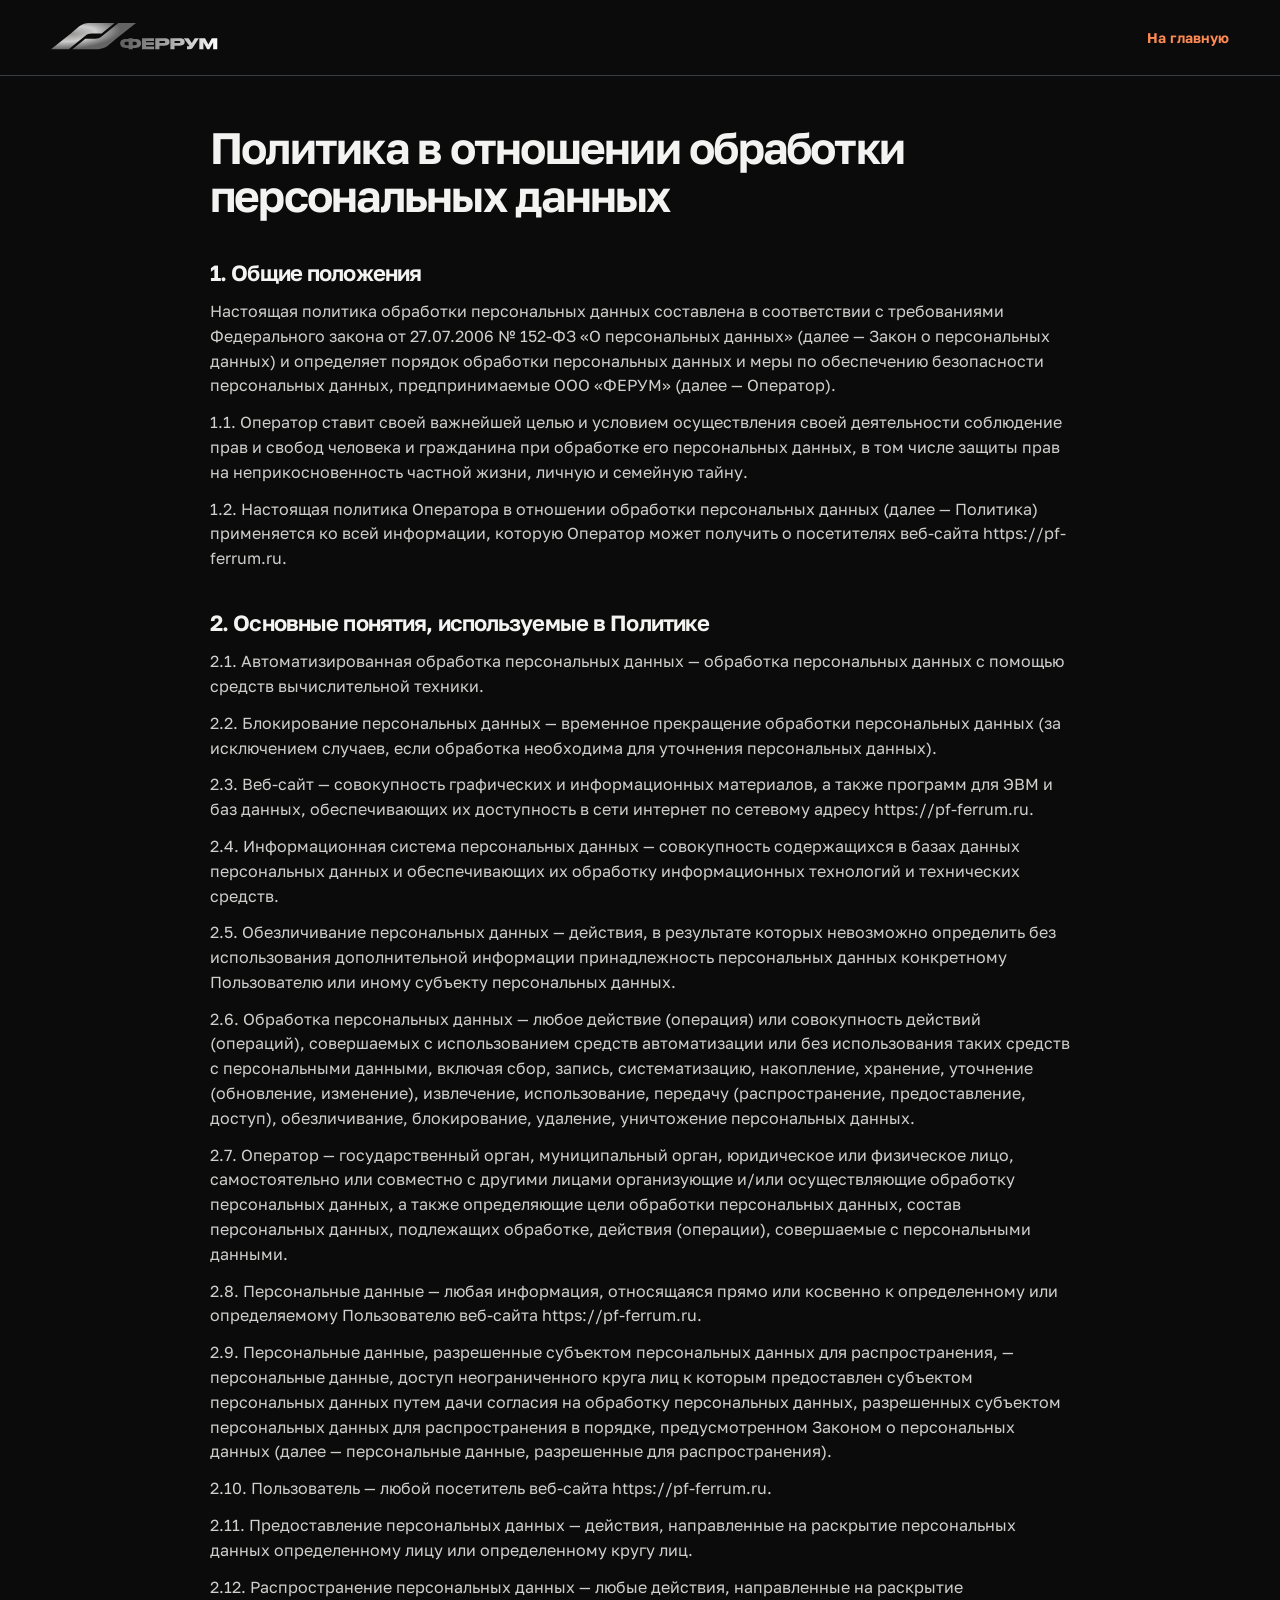
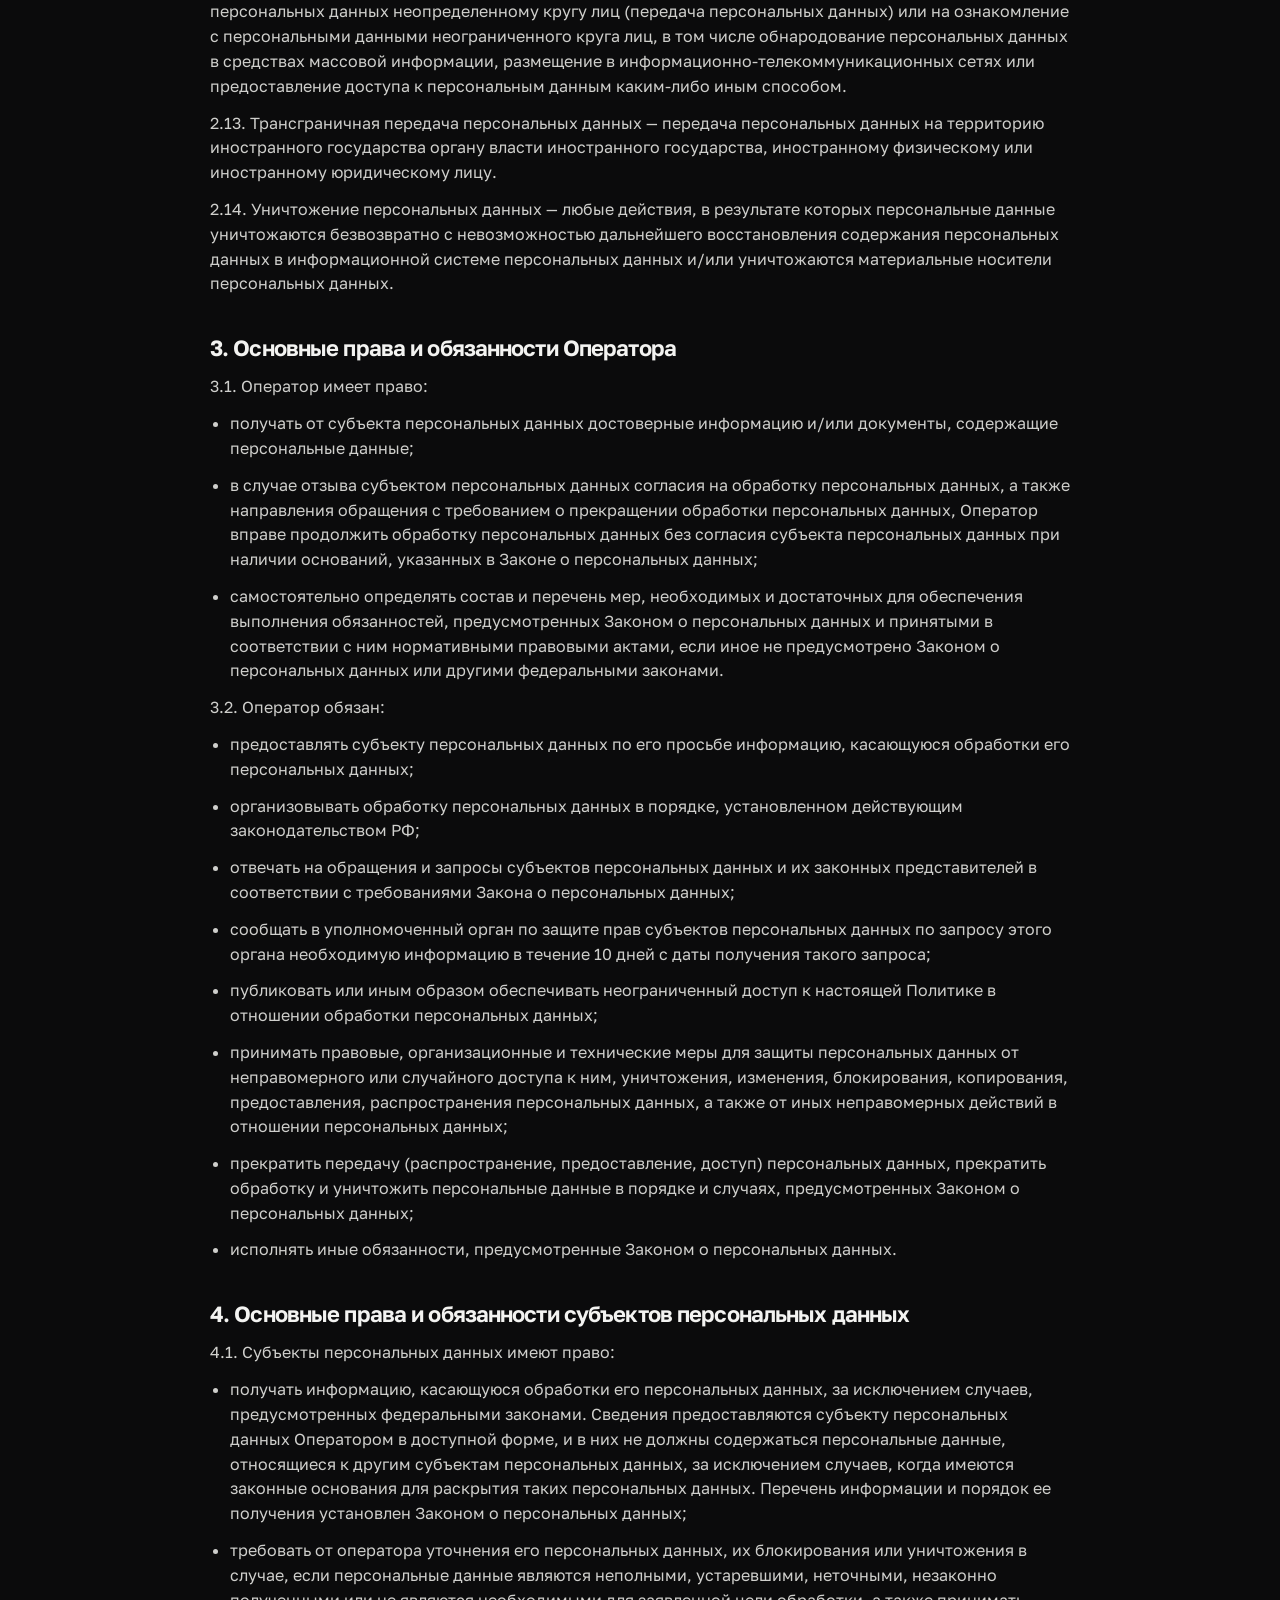
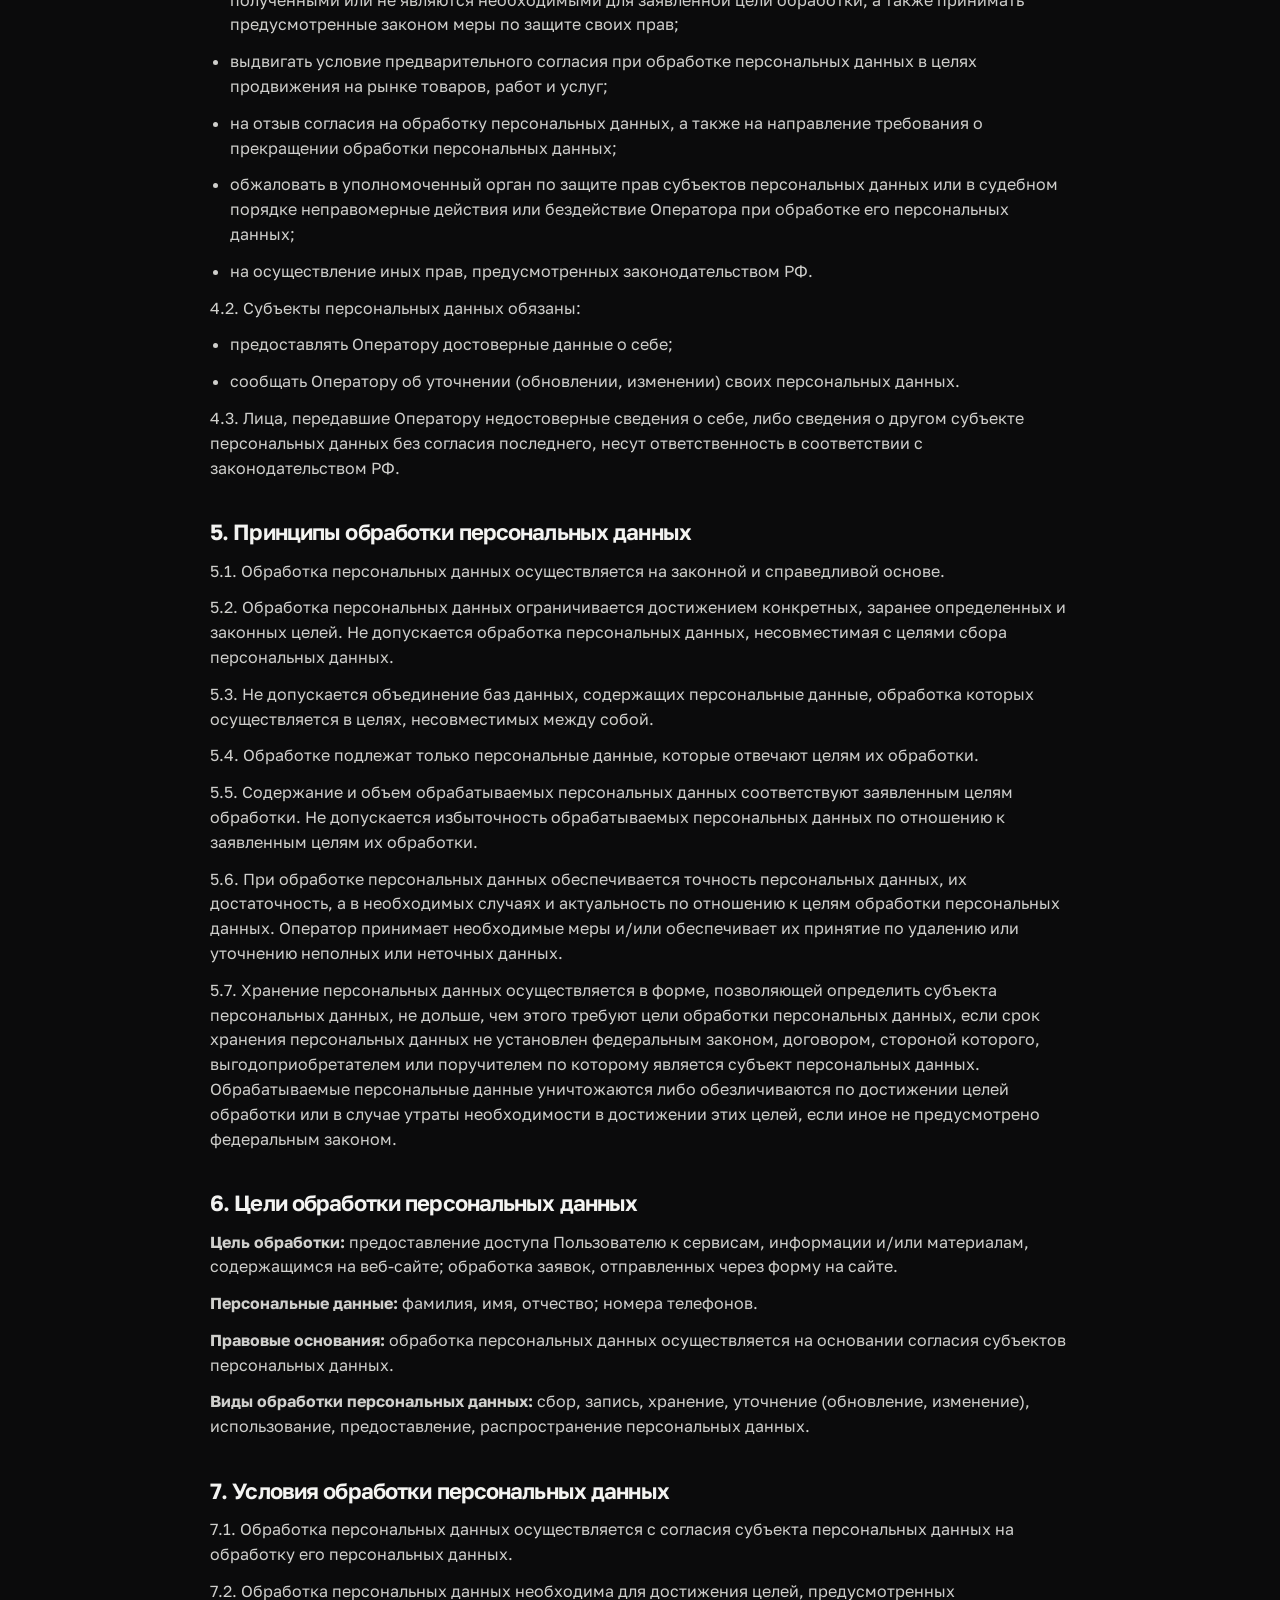
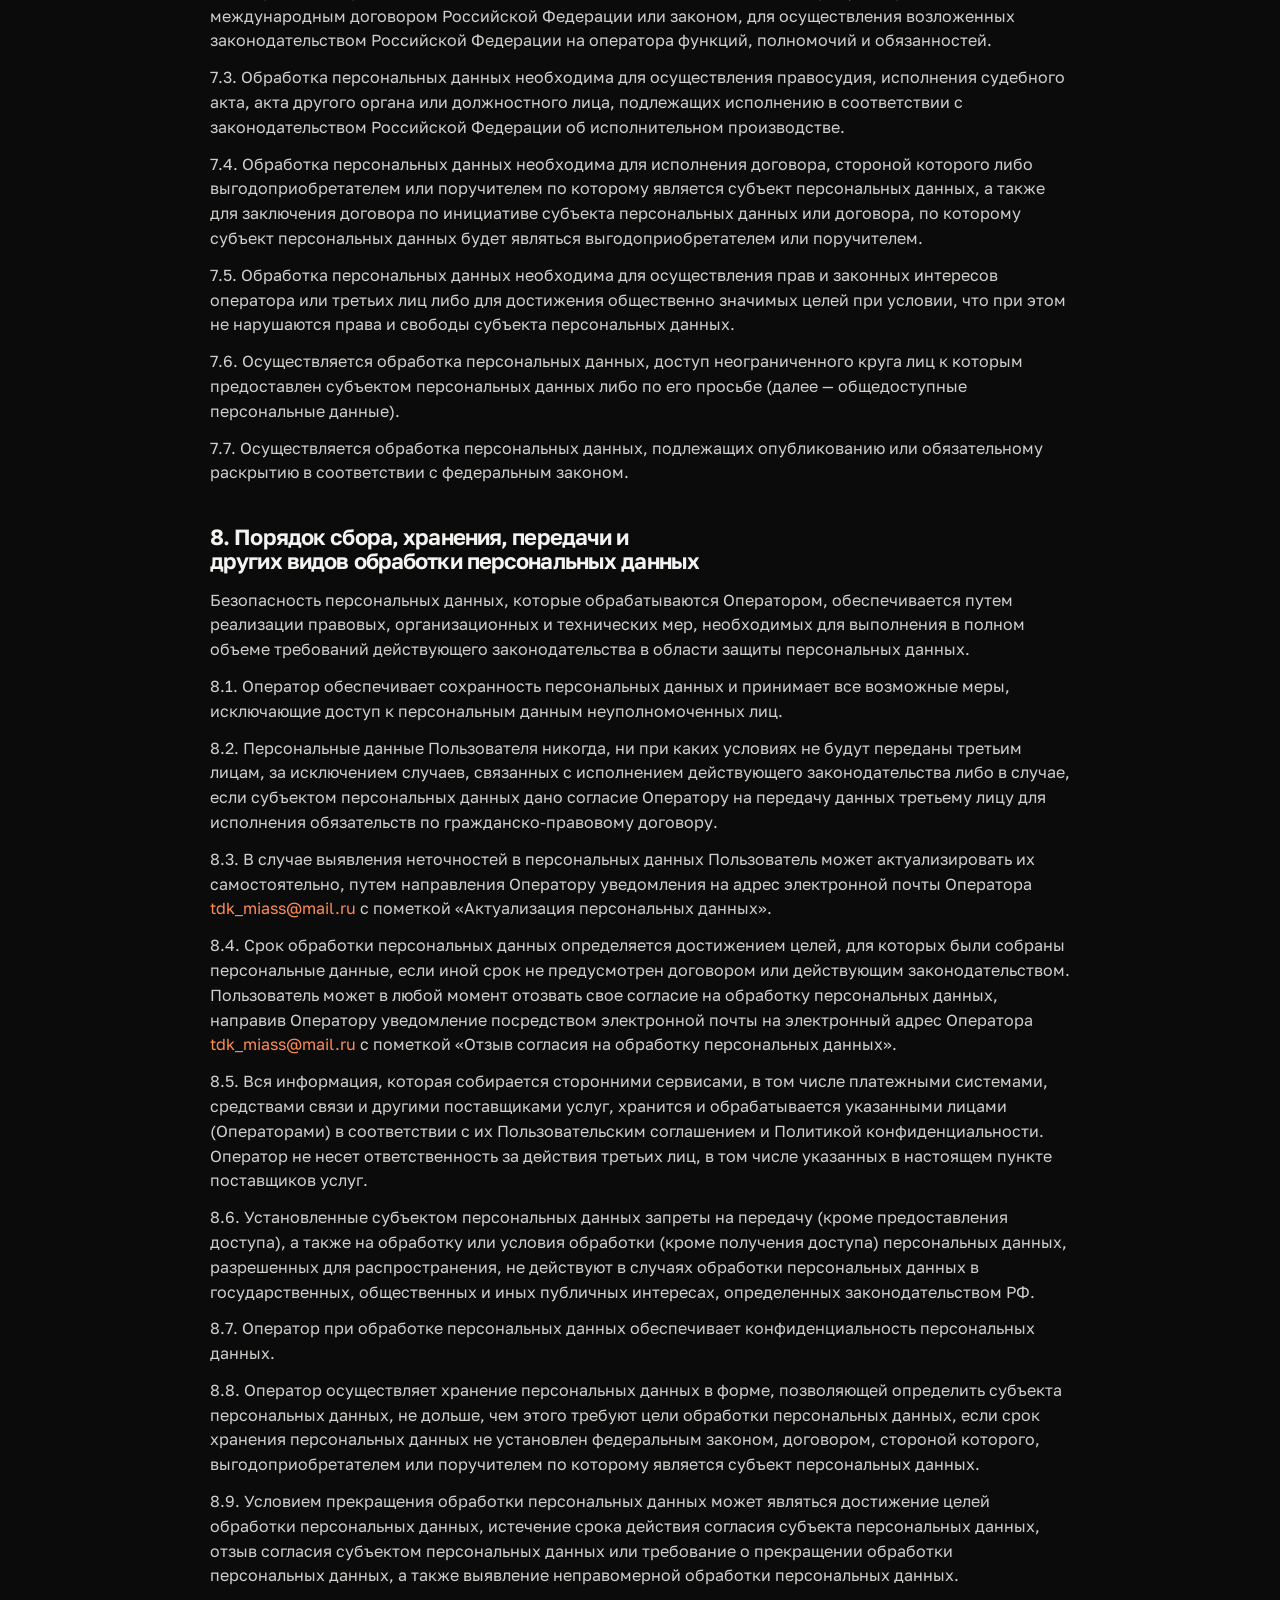
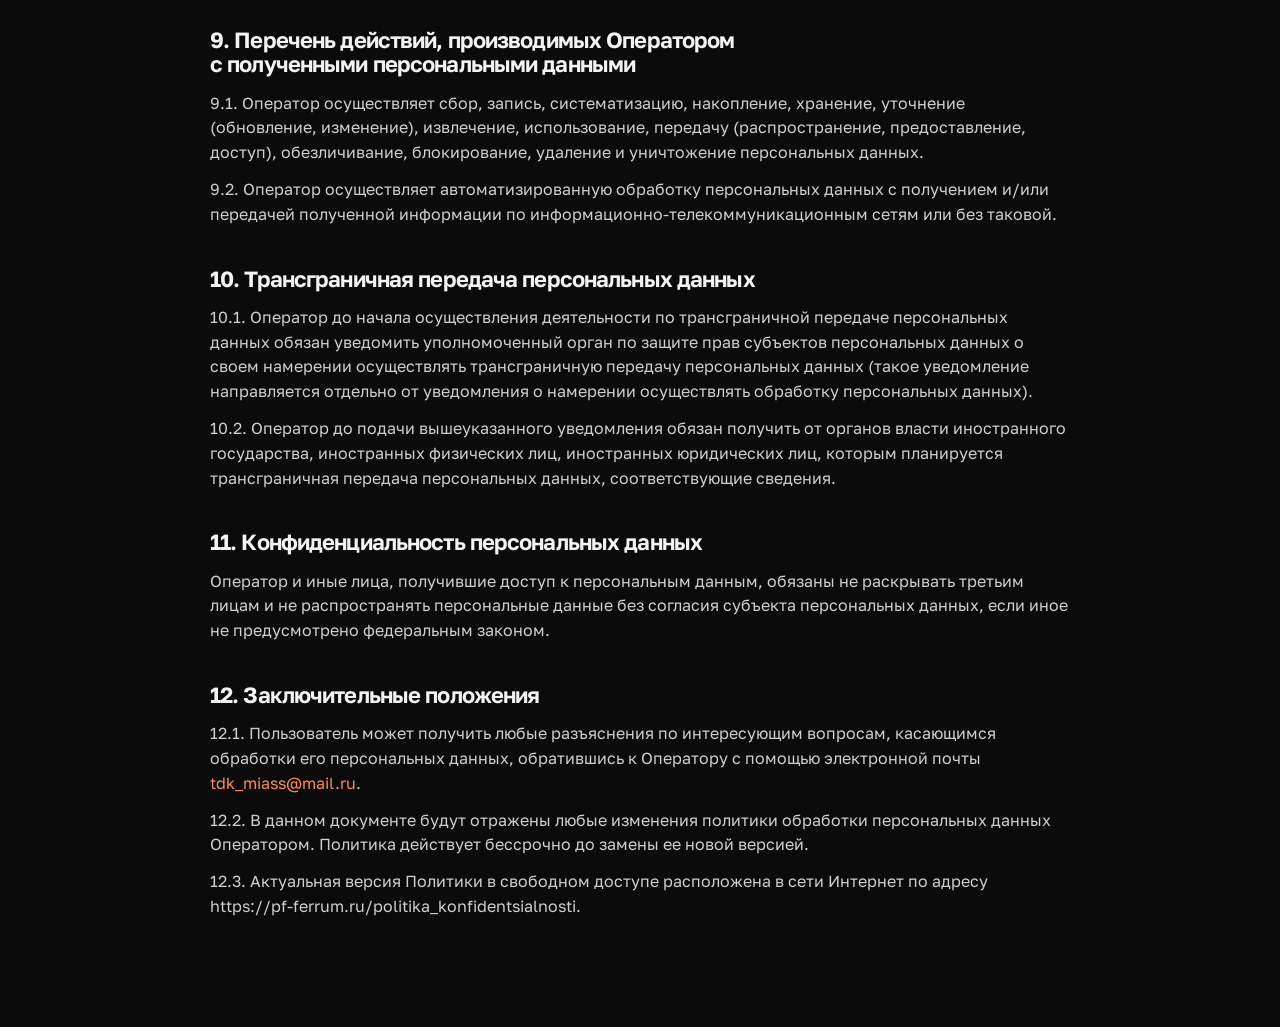
==== commit 00a01e82: "Give Ferrum a precision industrial visual system" ====
--- a/politika_konfidentsialnosti/index.html
+++ b/politika_konfidentsialnosti/index.html
@@ -6,9 +6,6 @@
   <title>Политика обработки персональных данных — Феррум</title>
   <link rel="canonical" href="https://pf-ferrum.ru/politika_konfidentsialnosti/">
   <link rel="icon" href="../assets/favicon.svg" type="image/svg+xml">
-  <link rel="preconnect" href="https://fonts.googleapis.com">
-  <link rel="preconnect" href="https://fonts.gstatic.com" crossorigin>
-  <link href="https://fonts.googleapis.com/css2?family=Inter:wght@400;500;600&family=Montserrat:wght@500;600;700&display=swap" rel="stylesheet">
   <link rel="stylesheet" href="../css/style.css">
   <style>
     .doc { padding: calc(var(--header-h) + 48px) 0 96px; }
@@ -17,8 +14,7 @@
     .doc h2 { font-size: 22px; margin: 40px 0 14px; }
     .doc p, .doc li { color: #CFCFCC; margin: 0 0 12px; }
     .doc ul { padding-left: 20px; margin: 0 0 12px; }
-    .doc a { color: var(--accent); }
-    .header { background: rgba(11,11,12,.9); border-color: var(--line); }
+    .doc a { color: var(--accent-text); }
   </style>
 </head>
 <body>
--- a/css/style.css
+++ b/css/style.css
@@ -1,415 +1,413 @@
-/* ФЕРРУМ — pf-ferrum.ru
-   Тёмная индустриальная тема + светлые секции каталога (по мотивам artfasad37.ru) */
+/* ФЕРРУМ — тёмный графит, светлые поля каталога и фирменный оранжевый. */
+@font-face {
+  font-family: 'Golos Text';
+  font-style: normal;
+  font-weight: 400 700;
+  font-display: swap;
+  src: url("../assets/fonts/golos-text-cyrillic.woff2") format('woff2');
+  unicode-range: U+0301, U+0400-045F, U+0490-0491, U+04B0-04B1, U+2116;
+}
+
+@font-face {
+  font-family: 'Golos Text';
+  font-style: normal;
+  font-weight: 400 700;
+  font-display: swap;
+  src: url("../assets/fonts/golos-text-latin.woff2") format('woff2');
+  unicode-range: U+0000-00FF, U+0131, U+0152-0153, U+02BB-02BC, U+02C6, U+02DA, U+02DC, U+0304, U+0308, U+0329, U+2000-206F, U+20AC, U+2122, U+2191, U+2193, U+2212, U+2215, U+FEFF, U+FFFD;
+}
 
 :root {
-  --accent: #E85102;
-  --accent-hover: #FF6A1F;
-  --accent-ink: #FFFFFF;
-
-  --bg: #0B0B0C;
-  --bg-2: #141416;
-  --surface: #1B1B1E;
-  --line: rgba(255, 255, 255, .10);
-  --line-strong: rgba(255, 255, 255, .22);
-  --text: #F2F2F0;
-  --muted: #A3A3A0;
-
-  --light: #F3F3F1;
-  --light-card: #FFFFFF;
-  --ink: #141416;
-  --ink-muted: #5E5E5B;
-  --ink-line: rgba(20, 20, 22, .10);
-
-  --radius: 20px;
-  --radius-sm: 12px;
-  --container: 1280px;
-  --gutter: clamp(16px, 4vw, 40px);
-  --header-h: 72px;
-
-  --font-head: "Montserrat", "Segoe UI", Arial, sans-serif;
-  --font-body: "Inter", "Segoe UI", Arial, sans-serif;
-
-  --ease: cubic-bezier(.2, .7, .2, 1);
+  --accent: #e85102;
+  --accent-hover: #ff7430;
+  --accent-ink: #170c06;
+  --accent-text: #ff8b54;
+  --accent-on-light: #a83800;
+  --bg: #0b0b0c;
+  --bg-2: #141618;
+  --surface: #1b1e20;
+  --line: #383d41;
+  --line-strong: #666d73;
+  --text: #f3f3f1;
+  --muted: #b3b9bc;
+  --light: #edf0ef;
+  --light-card: #f9faf9;
+  --ink: #171a1c;
+  --ink-muted: #4d575c;
+  --ink-line: #bfc7c9;
+  --radius: 4px;
+  --container: 1440px;
+  --gutter: clamp(18px, 4vw, 56px);
+  --header-h: 76px;
+  --font: "Golos Text", "Segoe UI", Arial, sans-serif;
+  --technical: ui-monospace, "Cascadia Mono", Consolas, monospace;
 }
 
 *, *::before, *::after { box-sizing: border-box; }
-html { scroll-behavior: smooth; scroll-padding-top: calc(var(--header-h) + 12px); -webkit-text-size-adjust: 100%; }
-body {
-  margin: 0;
-  font-family: var(--font-body);
-  font-size: 16px;
-  line-height: 1.55;
-  color: var(--text);
-  background: var(--bg);
-  -webkit-font-smoothing: antialiased;
-  overflow-x: hidden;
-}
+html { scroll-behavior: smooth; scroll-padding-top: calc(var(--header-h) + 14px); -webkit-text-size-adjust: 100%; }
+body { margin: 0; color: var(--text); background: var(--bg); font: 16px/1.55 var(--font); }
 img, svg { display: block; max-width: 100%; }
 a { color: inherit; text-decoration: none; }
 button { font: inherit; color: inherit; cursor: pointer; }
-:focus-visible { outline: 2px solid var(--accent); outline-offset: 3px; border-radius: 6px; }
-.sr-only { position: absolute; width: 1px; height: 1px; overflow: hidden; clip: rect(0 0 0 0); white-space: nowrap; }
-
-.container { width: 100%; max-width: var(--container); margin: 0 auto; padding: 0 var(--gutter); }
-
-h1, h2, h3 { font-family: var(--font-head); font-weight: 600; line-height: 1.12; margin: 0; letter-spacing: -.01em; }
-h2 { font-size: clamp(30px, 4.2vw, 52px); }
-h3 { font-size: clamp(18px, 1.6vw, 22px); }
-p { margin: 0; }
-
-.eyebrow {
-  display: inline-flex; align-items: center; gap: 10px;
-  font-size: 13px; font-weight: 500; letter-spacing: .08em; text-transform: uppercase;
-  color: var(--muted);
-}
-.eyebrow::before { content: ""; width: 8px; height: 8px; border-radius: 50%; background: var(--accent); }
-
-.section { padding: clamp(64px, 9vw, 120px) 0; }
-.section--light { background: var(--light); color: var(--ink); }
-.section--light .eyebrow { color: var(--ink-muted); }
+:focus-visible { outline: 2px solid currentColor; outline-offset: 4px; }
+.sr-only { position: absolute; width: 1px; height: 1px; overflow: hidden; clip-path: inset(50%); white-space: nowrap; }
+.sr-only:focus-visible {
+  position: fixed; z-index: 60; top: 12px; left: var(--gutter);
+  width: auto; height: auto; padding: 12px 16px; clip-path: none;
+  color: var(--ink); background: var(--light-card);
+}
+.container { width: min(100% - 2 * var(--gutter), var(--container)); margin-inline: auto; }
+h1, h2, h3 { margin: 0; font-weight: 650; line-height: 1.1; letter-spacing: -.04em; }
+h2 { font-size: clamp(32px, 4.3vw, 63px); text-wrap: balance; }
+h3 { font-size: clamp(19px, 1.6vw, 25px); letter-spacing: -.025em; }
+p, figure { margin: 0; }
+.eyebrow, .brands__label, .product__tag, .service__num, .footer h4 {
+  font: 500 12px/1.4 var(--technical); text-transform: uppercase; letter-spacing: .05em;
+}
+.eyebrow { display: block; color: var(--muted); }
+.section {
+  --section-line: var(--line);
+  padding: clamp(60px, 7.2vw, 108px) 0;
+  border-top: 1px solid var(--section-line);
+}
 .section--alt { background: var(--bg-2); }
-.section-head { display: flex; flex-wrap: wrap; align-items: end; justify-content: space-between; gap: 20px 40px; margin-bottom: clamp(32px, 4vw, 56px); }
-.section-head__text { max-width: 720px; display: grid; gap: 16px; }
-.section-head__lead { color: var(--muted); max-width: 560px; }
-.section--light .section-head__lead { color: var(--ink-muted); }
-
-/* ---------- Buttons ---------- */
+.section--light { --section-line: var(--ink-line); background: var(--light); color: var(--ink); }
+.section--light .eyebrow, .section--light .section-head__lead { color: var(--ink-muted); }
+.section-head {
+  display: flex; flex-wrap: wrap; align-items: end; justify-content: space-between;
+  gap: 16px 32px; margin-bottom: clamp(26px, 3.6vw, 48px);
+  padding-top: 16px; border-top: 1px solid var(--section-line);
+}
+.section-head__text { display: grid; gap: 12px; }
+.section-head__lead { max-width: 38ch; color: var(--muted); }
+
 .btn {
-  display: inline-flex; align-items: center; justify-content: center; gap: 12px;
-  min-height: 52px; padding: 0 26px;
-  border-radius: 999px; border: 1px solid transparent;
-  font-weight: 600; font-size: 15px; white-space: nowrap;
-  transition: background-color .2s var(--ease), color .2s var(--ease), border-color .2s var(--ease), transform .2s var(--ease);
-}
-.btn svg { width: 18px; height: 18px; flex: none; }
+  display: inline-flex; align-items: center; justify-content: center; gap: 10px;
+  min-height: 48px; padding: 8px 16px; border: 1px solid transparent; border-radius: var(--radius);
+  font-size: 14px; font-weight: 650; line-height: 1.3; text-align: center;
+  transition: color .15s, background-color .15s, border-color .15s;
+}
+.btn svg, .link-arrow svg { width: 17px; height: 17px; flex: none; }
 .btn--accent { background: var(--accent); color: var(--accent-ink); }
 .btn--accent:hover { background: var(--accent-hover); }
-.btn--ghost { border-color: var(--line-strong); color: var(--text); background: rgba(255,255,255,.04); backdrop-filter: blur(8px); }
-.btn--ghost:hover { border-color: var(--text); }
-.btn--dark { background: var(--ink); color: #fff; }
-.btn--dark:hover { background: #2a2a2e; }
-.btn:active { transform: translateY(1px); }
-
-.link-arrow { display: inline-flex; align-items: center; gap: 8px; font-weight: 600; font-size: 15px; color: var(--accent); }
-.link-arrow svg { width: 16px; height: 16px; transition: transform .2s var(--ease); }
-.link-arrow:hover svg { transform: translateX(4px); }
-
-/* ---------- Header ---------- */
+.btn--accent:focus-visible { outline-color: var(--text); }
+.btn--ghost { border-color: var(--line-strong); color: var(--text); background: var(--bg-2); }
+.btn--ghost:hover { border-color: var(--text); background: var(--surface); }
+.btn--dark { background: var(--ink); color: var(--text); }
+.btn--dark:hover { background: #30373b; }
+.btn:disabled { cursor: wait; }
+.link-arrow {
+  display: inline-flex; align-items: center; gap: 7px; width: fit-content; min-height: 32px;
+  font-size: 14px; font-weight: 650; line-height: 1.25; color: var(--accent-text);
+  text-underline-offset: 4px;
+}
+.link-arrow:hover { text-decoration: underline; }
+.section--light .link-arrow { color: var(--accent-on-light); }
+
 .header {
-  position: fixed; inset: 0 0 auto 0; z-index: 50;
-  height: var(--header-h);
-  transition: background-color .3s var(--ease), border-color .3s var(--ease);
-  border-bottom: 1px solid transparent;
-}
-.header.is-scrolled { background: rgba(11, 11, 12, .86); backdrop-filter: blur(14px); border-color: var(--line); }
-.header__inner { height: 100%; display: flex; align-items: center; gap: 32px; }
-.header__logo img { height: 34px; width: auto; }
-.nav { display: flex; gap: 28px; margin-right: auto; }
-.nav a { font-size: 15px; color: var(--muted); transition: color .2s; padding: 8px 0; }
-.nav a:hover { color: var(--text); }
-.header__phone { font-weight: 600; font-size: 15px; white-space: nowrap; }
+  position: fixed; inset: 0 0 auto; z-index: 50; height: var(--header-h);
+  background: var(--bg); border-bottom: 1px solid var(--line);
+}
+.header__inner { height: 100%; display: flex; align-items: center; gap: clamp(14px, 2.3vw, 36px); }
+.header__logo, .header__phone { flex: none; }
+.header__logo img { width: auto; height: 29px; }
+.nav { display: flex; align-items: center; justify-content: center; gap: clamp(13px, 1.7vw, 27px); margin-inline: auto; }
+.nav a { font-size: 14px; color: var(--muted); white-space: nowrap; padding: 10px 0; }
+.nav a:hover { color: var(--text); text-decoration: underline; text-underline-offset: 5px; }
+.header__phone { font-weight: 650; font-size: 14px; font-variant-numeric: tabular-nums; line-height: 1.35; }
 .header__phone small { display: block; font-weight: 400; font-size: 12px; color: var(--muted); }
-.header .btn { min-height: 44px; padding: 0 20px; font-size: 14px; }
-.burger { display: none; width: 44px; height: 44px; border-radius: 50%; border: 1px solid var(--line-strong); background: transparent; position: relative; }
-.burger span { position: absolute; left: 13px; right: 13px; height: 2px; background: var(--text); transition: transform .25s var(--ease), opacity .2s; }
-.burger span:nth-child(1) { top: 16px; } .burger span:nth-child(2) { top: 21px; } .burger span:nth-child(3) { top: 26px; }
-.menu-open .burger span:nth-child(1) { transform: translateY(5px) rotate(45deg); }
+.header .btn { min-height: 42px; flex: none; }
+.burger { display: none; width: 44px; height: 44px; border-radius: var(--radius); border: 1px solid var(--line-strong); background: var(--surface); position: relative; }
+.burger span { position: absolute; left: 12px; right: 12px; height: 2px; background: var(--text); }
+.burger span:nth-child(1) { top: 14px; }
+.burger span:nth-child(2) { top: 20px; }
+.burger span:nth-child(3) { top: 26px; }
+.menu-open .burger span:nth-child(1) { transform: translateY(6px) rotate(45deg); }
 .menu-open .burger span:nth-child(2) { opacity: 0; }
-.menu-open .burger span:nth-child(3) { transform: translateY(-5px) rotate(-45deg); }
-
+.menu-open .burger span:nth-child(3) { transform: translateY(-6px) rotate(-45deg); }
 .mobile-menu {
-  position: fixed; inset: var(--header-h) 0 0 0; z-index: 49;
-  background: var(--bg); padding: 24px var(--gutter) 40px;
-  display: flex; flex-direction: column; gap: 8px;
-  opacity: 0; visibility: hidden; transform: translateY(-8px);
-  transition: opacity .25s var(--ease), transform .25s var(--ease), visibility .25s;
-  overflow-y: auto;
-}
-.menu-open .mobile-menu { opacity: 1; visibility: visible; transform: none; }
-.mobile-menu a.mobile-menu__link { font-family: var(--font-head); font-size: 26px; font-weight: 600; padding: 12px 0; border-bottom: 1px solid var(--line); }
-.mobile-menu__contacts { margin-top: auto; padding-top: 32px; display: grid; gap: 12px; }
-.mobile-menu__contacts a:not(.btn) { font-size: 18px; font-weight: 600; }
-
-/* ---------- Hero ---------- */
-.hero { position: relative; min-height: 100svh; display: flex; align-items: flex-end; padding: calc(var(--header-h) + 48px) 0 40px; overflow: hidden; isolation: isolate; }
-.hero__bg { position: absolute; inset: 0; z-index: -2; }
-.hero__bg img { width: 100%; height: 100%; object-fit: cover; object-position: 70% 50%; transform: scale(1.05); }
-.hero::before { content: ""; position: absolute; inset: 0; z-index: -1;
-  background:
-    linear-gradient(90deg, rgba(11,11,12,.92) 0%, rgba(11,11,12,.72) 45%, rgba(11,11,12,.25) 100%),
-    linear-gradient(0deg, rgba(11,11,12,.95) 0%, rgba(11,11,12,0) 40%); }
-.hero__grid { display: grid; grid-template-columns: minmax(0, 1fr) 360px; gap: 48px; align-items: end; }
-.hero__content { display: grid; gap: 28px; max-width: 760px; }
-.hero h1 { font-size: clamp(36px, 5.6vw, 76px); font-weight: 600; }
-.hero h1 span { color: var(--accent); }
-.hero__lead { font-size: clamp(16px, 1.4vw, 19px); color: #D6D6D3; max-width: 600px; }
-.hero__actions { display: flex; flex-wrap: wrap; gap: 12px; }
-
-.hero-card {
-  background: rgba(27, 27, 30, .72); backdrop-filter: blur(16px);
-  border: 1px solid var(--line); border-radius: var(--radius);
-  padding: 20px; display: grid; gap: 14px;
-}
-.hero-card__tabs { display: flex; gap: 6px; flex-wrap: wrap; }
-.hero-card__tab { font-size: 12px; padding: 6px 12px; border-radius: 999px; border: 1px solid var(--line); background: transparent; color: var(--muted); min-height: 32px; transition: all .2s; }
-.hero-card__tab[aria-selected="true"] { background: var(--text); color: var(--ink); border-color: var(--text); }
-.hero-card__img { aspect-ratio: 3/2; border-radius: var(--radius-sm); background: #000; overflow: hidden; }
-.hero-card__img img { width: 100%; height: 100%; object-fit: cover; transition: opacity .35s var(--ease); }
-.hero-card__title { font-family: var(--font-head); font-weight: 600; font-size: 18px; }
-
-.hero__chips { margin-top: 48px; display: flex; flex-wrap: wrap; gap: 10px; }
-.chip { display: inline-flex; align-items: center; min-height: 44px; padding: 0 18px; border-radius: 999px; border: 1px solid var(--line-strong); background: rgba(11,11,12,.45); backdrop-filter: blur(8px); font-size: 14px; transition: border-color .2s, background-color .2s; }
-.chip:hover { border-color: var(--accent); background: rgba(232,81,2,.12); }
-
-.stats { margin-top: 40px; display: grid; grid-template-columns: repeat(4, 1fr); border-top: 1px solid var(--line); }
-.stat { padding: 22px 24px 0 0; display: grid; gap: 4px; }
-.stat + .stat { padding-left: 24px; border-left: 1px solid var(--line); }
-.stat b { font-family: var(--font-head); font-size: clamp(26px, 3vw, 40px); font-weight: 600; line-height: 1; }
-.stat span { color: var(--muted); font-size: 14px; }
-
-/* ---------- Brands marquee ---------- */
-.brands { background: var(--bg); padding: 28px 0 32px; overflow: hidden; }
-.brands__label { font-size: 13px; letter-spacing: .08em; text-transform: uppercase; color: var(--muted); margin-bottom: 18px; }
-/* SVG-трафарет: белая лента с прорезанными логотипами, нужен тёмный фон */
-.marquee { display: flex; width: max-content; animation: marquee 60s linear infinite; }
-.marquee img { height: 44px; width: auto; max-width: none; }
-.marquee--rev { animation-direction: reverse; margin-top: 14px; }
-@keyframes marquee { to { transform: translateX(-50%); } }
-
-/* ---------- Products ---------- */
-.products-grid { display: grid; grid-template-columns: repeat(4, 1fr); gap: 16px; }
-.product {
-  background: var(--light-card); border-radius: var(--radius);
-  display: flex; flex-direction: column; overflow: hidden;
-  border: 1px solid var(--ink-line);
-  transition: transform .3s var(--ease), box-shadow .3s var(--ease);
-}
-.product:hover { transform: translateY(-4px); box-shadow: 0 18px 40px -18px rgba(0,0,0,.28); }
-.product__img { aspect-ratio: 4/3; background: #000; overflow: hidden; }
-.product__img img { width: 100%; height: 100%; object-fit: cover; transition: transform .6s var(--ease); }
-.product:hover .product__img img { transform: scale(1.05); }
-.product__body { padding: 20px 20px 22px; display: flex; flex-direction: column; gap: 14px; flex: 1; }
-.product__tag { font-size: 12px; color: var(--ink-muted); letter-spacing: .04em; text-transform: uppercase; }
-.product h3 { font-size: 19px; }
-.product .link-arrow { margin-top: auto; }
+  display: none; position: fixed; inset: var(--header-h) 0 0; z-index: 49;
+  overflow-y: auto; background: var(--bg-2); padding: 16px var(--gutter) 32px;
+  flex-direction: column;
+}
+.menu-open .mobile-menu { display: flex; }
+.mobile-menu__link { padding: 13px 0; border-bottom: 1px solid var(--line); font-size: 22px; font-weight: 600; }
+.mobile-menu__contacts { margin-top: auto; padding-top: 26px; display: grid; gap: 14px; }
+.mobile-menu__contacts a:not(.btn) { width: fit-content; }
+
+.hero { padding: calc(var(--header-h) + clamp(24px, 3.6vw, 54px)) 0 0; }
+.hero__grid {
+  display: grid; grid-template-columns: minmax(0, 1.08fr) minmax(0, 1fr);
+  min-height: clamp(425px, 36vw, 555px);
+  background: var(--bg-2); border: 1px solid var(--line); border-radius: var(--radius);
+}
+.hero__content { align-self: center; padding: clamp(22px, 3.25vw, 54px); display: grid; gap: clamp(16px, 1.8vw, 26px); }
+.hero .eyebrow { border-left: 2px solid var(--accent); padding-left: 10px; }
+.hero h1 { font-size: clamp(37px, 4.1vw, 63px); line-height: 1.03; letter-spacing: -.055em; }
+.hero h1 span { color: var(--accent-text); }
+.hero__lead { color: #cad0d2; max-width: 53ch; }
+.hero__actions { display: flex; flex-wrap: wrap; gap: 8px; }
+.hero__visual { min-width: 0; position: relative; display: grid; align-items: end; isolation: isolate; border-left: 1px solid var(--line); }
+.hero__bg { position: absolute; inset: 0; z-index: -1; }
+.hero__bg img { width: 100%; height: 100%; object-fit: cover; object-position: 65% top; }
+.hero-card { width: min(100%, 430px); margin-left: auto; background: var(--bg-2); border-top: 1px solid var(--line); border-left: 1px solid var(--line); }
+.hero-card__tabs { display: grid; grid-template-columns: repeat(3, 1fr); border-bottom: 1px solid var(--line); }
+.hero-card__tab {
+  min-height: 44px; padding: 7px 4px; border: 0; border-bottom: 2px solid transparent;
+  background: none; color: var(--muted); font-size: 13px; line-height: 1.25;
+}
+.hero-card__tab + .hero-card__tab { border-left: 1px solid var(--line); }
+.hero-card__tab:hover { color: var(--text); background: var(--surface); }
+.hero-card__tab[aria-selected="true"] { color: var(--text); background: var(--surface); border-bottom-color: var(--accent); }
+.hero-card__tab:focus-visible { outline-offset: -4px; }
+.hero-card__panel { display: grid; grid-template-columns: 30% minmax(0, 1fr); align-items: stretch; }
+.hero-card__img { display: grid; place-items: center; background: #000; }
+.hero-card__img img { width: 100%; height: 100%; max-height: 100px; object-fit: contain; }
+.hero-card__info { min-height: 86px; padding: 12px 14px; align-content: center; }
+.hero-card__title { font-size: 16px; font-weight: 650; line-height: 1.2; }
+.hero__chips { display: flex; flex-wrap: wrap; gap: 1px; margin-block: 12px; background: var(--line); border: 1px solid var(--line); }
+.chip {
+  flex: auto; display: flex; align-items: center; justify-content: space-between; gap: 8px;
+  min-height: 44px; padding: 8px 12px; background: var(--bg-2); font-size: 13px; line-height: 1.3;
+}
+.chip::after { content: ""; width: 6px; height: 6px; flex: none; border: solid var(--accent-text); border-width: 1px 1px 0 0; transform: rotate(45deg); }
+.chip:hover { background: var(--surface); text-decoration: underline; text-underline-offset: 4px; }
+.chip:focus-visible { outline-offset: -4px; }
+.stats { display: grid; grid-template-columns: repeat(4, 1fr); border-block: 1px solid var(--line); }
+.stat { min-width: 0; padding: clamp(14px, 2vw, 27px); display: grid; align-content: start; gap: 5px; }
+.stat + .stat { border-left: 1px solid var(--line); }
+.stat b { font-size: clamp(25px, 3vw, 45px); font-weight: 600; line-height: 1; letter-spacing: -.055em; font-variant-numeric: tabular-nums; }
+.stat span { color: var(--muted); font-size: 13px; }
+
+.brands { padding: 26px 0 30px; }
+.brands__label { color: var(--muted); margin-bottom: 12px; }
+.brands__rows { overflow-x: auto; scrollbar-color: var(--line-strong) var(--bg-2); }
+.brands__rows:focus-visible { outline-offset: 3px; }
+.marquee { min-width: 860px; }
+.marquee img { width: 100%; height: auto; }
+.marquee--rev { margin-top: 6px; }
+
+.products-grid {
+  display: grid; grid-template-columns: repeat(4, minmax(0, 1fr)); gap: 1px;
+  border: 1px solid var(--ink-line); background: var(--ink-line);
+}
+.product { min-width: 0; background: var(--light-card); display: flex; flex-direction: column; }
+.product__img { aspect-ratio: 3/2; background: #000; }
+.product__img img { width: 100%; height: 100%; object-fit: contain; }
+.product__body { display: flex; flex-direction: column; align-items: start; flex: 1; padding: clamp(12px, 1.6vw, 24px); gap: 9px; }
+.product__tag { color: var(--ink-muted); font-size: 11px; }
+.product .link-arrow { margin-top: auto; padding-top: 4px; }
 .product--wide { grid-column: span 2; }
-.product--wide .product__img { aspect-ratio: 16/9; }
-.product--accent { background: var(--ink); color: #fff; border-color: transparent; }
+.product--wide .product__img { aspect-ratio: 2/1; }
+.product--accent { background: var(--surface); color: var(--text); }
 .product--accent .product__tag { color: var(--muted); }
-
-.products-cta { margin-top: 32px; display: flex; flex-wrap: wrap; align-items: center; justify-content: space-between; gap: 20px; padding: 28px 32px; border-radius: var(--radius); background: var(--ink); color: #fff; }
-.products-cta p { font-family: var(--font-head); font-size: clamp(18px, 1.8vw, 24px); font-weight: 600; max-width: 640px; }
-
-/* ---------- About ---------- */
-.about { display: grid; grid-template-columns: 1.1fr 1fr; gap: clamp(32px, 6vw, 96px); align-items: center; }
-.about__text { display: grid; gap: 24px; }
-.about__text p { color: var(--muted); font-size: 17px; }
-.about__list { display: grid; grid-template-columns: 1fr 1fr; gap: 12px; margin-top: 8px; }
-.about__item { padding: 20px; border: 1px solid var(--line); border-radius: var(--radius-sm); background: var(--surface); display: grid; gap: 6px; }
-.about__item b { font-family: var(--font-head); font-size: 16px; }
+.product--accent .link-arrow { color: var(--accent-text); }
+.products-cta {
+  margin-top: 14px; display: flex; flex-wrap: wrap; align-items: center; justify-content: space-between;
+  gap: 18px; padding: clamp(16px, 2.3vw, 32px); background: var(--ink); color: var(--text);
+  border-left: 3px solid var(--accent);
+}
+.products-cta p { font-size: clamp(17px, 1.7vw, 23px); font-weight: 600; max-width: 49ch; line-height: 1.3; }
+
+.about, .certs, .geo, .contact { display: grid; grid-template-columns: minmax(0, 1fr) minmax(0, 1fr); gap: clamp(28px, 5vw, 76px); }
+.about, .certs, .geo { align-items: center; }
+.about__text, .certs__text, .geo__text, .contact__info { display: grid; gap: 16px; align-content: start; }
+.about__text > p, .certs__text > p, .geo__text > p, .contact__info > p { color: var(--muted); max-width: 57ch; }
+.about__list { display: grid; grid-template-columns: 1fr 1fr; column-gap: 22px; margin-top: 8px; }
+.about__item { display: grid; align-content: start; gap: 4px; padding: 12px 0; border-top: 1px solid var(--line); }
+.about__item b { font-weight: 650; }
 .about__item span { font-size: 14px; color: var(--muted); }
-.about__visual { position: relative; border-radius: var(--radius); background: var(--surface); border: 1px solid var(--line); padding: 32px; display: grid; gap: 20px; }
-.about__visual img { width: 100%; height: auto; }
-.about__visual figcaption { color: var(--muted); font-size: 14px; }
-
-/* ---------- Services ---------- */
-.services-grid { display: grid; grid-template-columns: repeat(6, 1fr); gap: 16px; }
-.service {
-  position: relative; border-radius: var(--radius); overflow: hidden; min-height: 300px;
-  display: flex; flex-direction: column; justify-content: space-between; padding: 24px;
-  background: var(--surface); border: 1px solid var(--line); isolation: isolate;
-  grid-column: span 2;
-}
-.service--lg { grid-column: span 3; min-height: 380px; }
-.service--cta { background: var(--accent); border-color: transparent; }
-.service--cta::after { display: none; }
-.service--cta .service__num, .service--cta p { color: #fff; }
-.service img { position: absolute; inset: 0; width: 100%; height: 100%; object-fit: cover; z-index: -2; filter: grayscale(1) contrast(1.05); transition: transform .8s var(--ease); }
-.service::after { content: ""; position: absolute; inset: 0; z-index: -1; background: linear-gradient(180deg, rgba(11,11,12,.15) 0%, rgba(11,11,12,.85) 100%); transition: background .3s; }
-.service:hover img { transform: scale(1.05); }
-.service:hover::after { background: linear-gradient(180deg, rgba(232,81,2,.25) 0%, rgba(11,11,12,.9) 100%); }
-.service__num { font-family: var(--font-head); font-size: 14px; color: var(--muted); }
-.service h3 { font-size: clamp(20px, 1.8vw, 26px); max-width: 320px; }
-.service p { color: #CFCFCC; font-size: 15px; margin-top: 8px; max-width: 420px; }
-
-/* ---------- Production cycle ---------- */
-.cycle { display: grid; grid-template-columns: 340px 1fr; gap: 24px; }
-.cycle__steps { display: grid; gap: 8px; align-content: start; }
+.about__visual { display: grid; gap: 18px; background: var(--bg-2); border: 1px solid var(--line); padding: clamp(18px, 4vw, 55px); }
+.about__visual img { width: min(100%, 340px); height: auto; margin-inline: auto; }
+.about__visual figcaption { border-top: 1px solid var(--line); padding-top: 12px; color: var(--muted); font-size: 14px; }
+
+.services-grid { display: grid; grid-template-columns: repeat(6, minmax(0, 1fr)); gap: 1px; background: var(--line); border: 1px solid var(--line); }
+.service { grid-column: span 2; min-width: 0; position: relative; display: grid; grid-template-rows: auto 1fr; background: var(--bg); }
+.service--lg { grid-column: span 3; }
+.service img { width: 100%; height: clamp(126px, 15vw, 204px); object-fit: cover; }
+.service--lg img { height: clamp(146px, 19vw, 285px); }
+.service > div { padding: clamp(14px, 2vw, 27px); }
+.service__num {
+  position: absolute; top: 10px; left: 10px; padding: 4px 7px;
+  background: var(--bg); color: var(--text); border: 1px solid var(--line-strong);
+}
+.service h3 { max-width: 26ch; }
+.service p { margin-top: 8px; color: var(--muted); font-size: 15px; }
+.service--cta { display: flex; flex-direction: column; justify-content: space-between; background: #262b2e; }
+.service--cta .service__num { position: static; align-self: start; margin: 16px 16px 0; border: 0; background: none; color: var(--accent-text); }
+.service--cta .btn { margin-top: 18px; background: var(--accent); color: var(--accent-ink); }
+.service--cta .btn:hover { background: var(--accent-hover); }
+
+.cycle { display: grid; grid-template-columns: minmax(245px, 1fr) minmax(0, 2.2fr); gap: 1px; border: 1px solid var(--ink-line); background: var(--ink-line); }
+.cycle__steps { display: grid; }
 .cycle__step {
-  display: flex; align-items: center; gap: 16px; width: 100%; text-align: left;
-  padding: 18px 20px; border-radius: var(--radius-sm); border: 1px solid var(--ink-line);
-  background: var(--light-card); color: var(--ink); min-height: 64px;
-  font-family: var(--font-head); font-weight: 600; font-size: 17px;
-  transition: background-color .2s, color .2s, border-color .2s;
-}
-.cycle__step i { font-style: normal; width: 32px; height: 32px; border-radius: 50%; display: grid; place-items: center; font-size: 13px; background: var(--light); color: var(--ink-muted); flex: none; transition: inherit; }
-.cycle__step:hover { border-color: var(--ink); }
-.cycle__step[aria-selected="true"] { background: var(--ink); color: #fff; border-color: var(--ink); }
-.cycle__step[aria-selected="true"] i { background: var(--accent); color: #fff; }
-.cycle__panel { border-radius: var(--radius); background: var(--ink); color: #fff; padding: clamp(28px, 4vw, 56px); display: grid; align-content: space-between; gap: 32px; min-height: 380px; position: relative; overflow: hidden; }
+  display: flex; align-items: center; gap: 12px; position: relative; padding: 12px 16px;
+  min-height: 57px; border: 0; background: var(--light-card); color: var(--ink);
+  text-align: left; font-weight: 600; line-height: 1.25;
+}
+.cycle__step + .cycle__step { border-top: 1px solid var(--ink-line); }
+.cycle__step i { font: normal 14px var(--technical); color: var(--ink-muted); flex: none; }
+.cycle__step:hover { background: #dbe1e1; }
+.cycle__step[aria-selected="true"] { background: var(--surface); color: var(--text); box-shadow: inset 3px 0 var(--accent); }
+.cycle__step[aria-selected="true"] i { color: var(--accent-text); }
+.cycle__step:focus-visible { outline-offset: -5px; }
+.cycle__panel {
+  position: relative; background: var(--bg-2); color: var(--text);
+  display: grid; grid-template-rows: 1fr auto; gap: 24px;
+  padding: clamp(25px, 3.6vw, 52px);
+}
 .cycle__panel[hidden] { display: none; }
-.cycle__big { position: absolute; right: -10px; bottom: -40px; font-family: var(--font-head); font-weight: 700; font-size: 260px; line-height: 1; color: rgba(255,255,255,.04); pointer-events: none; }
-.cycle__panel h3 { font-size: clamp(26px, 3vw, 40px); }
-.cycle__panel p { color: #CFCFCC; font-size: 18px; max-width: 620px; margin-top: 16px; }
+.cycle__panel:focus-visible { outline-offset: -5px; }
+.cycle__big { position: absolute; inset: 12px 14px auto auto; color: var(--accent-text); font: 14px var(--technical); }
+.cycle__panel h3 { max-width: 23ch; padding-right: 12px; font-size: clamp(23px, 3vw, 43px); }
+.cycle__panel p { color: var(--muted); max-width: 57ch; margin-top: 14px; }
 .cycle__progress { display: flex; gap: 6px; }
-.cycle__progress span { height: 4px; flex: 1; border-radius: 4px; background: rgba(255,255,255,.12); }
+.cycle__progress span { height: 3px; flex: 1; background: var(--line-strong); }
 .cycle__progress span.on { background: var(--accent); }
 
-/* ---------- Certificates ---------- */
-.certs { display: grid; grid-template-columns: 1fr 1.2fr; gap: clamp(32px, 6vw, 80px); align-items: center; }
-.certs__images { display: grid; grid-template-columns: 1fr 1fr; gap: 16px; }
-.certs__images a { border-radius: var(--radius-sm); overflow: hidden; background: #fff; border: 1px solid var(--line); transition: transform .3s var(--ease); }
-.certs__images a:nth-child(2) { transform: translateY(32px); }
-.certs__images a:hover { transform: translateY(-4px); }
-.certs__images a:nth-child(2):hover { transform: translateY(28px); }
-.certs__images img { width: 100%; height: auto; aspect-ratio: 866/1200; object-fit: cover; }
-.certs__text { display: grid; gap: 20px; }
-.certs__text p { color: var(--muted); font-size: 17px; }
-
-/* ---------- History ---------- */
-.timeline { display: grid; grid-template-columns: repeat(6, 1fr); position: relative; }
-.timeline::before { content: ""; position: absolute; left: 0; right: 0; top: 76px; height: 1px; background: var(--line-strong); }
-.tl { padding-right: 20px; display: grid; gap: 14px; align-content: start; }
-.tl__year { font-family: var(--font-head); font-weight: 700; font-size: clamp(32px, 3.4vw, 48px); line-height: 1; height: 56px; display: flex; align-items: end; }
-.tl__dot { width: 13px; height: 13px; border-radius: 50%; background: var(--bg-2); border: 2px solid var(--accent); margin: 1px 0 6px; position: relative; z-index: 1; }
-.tl:last-child .tl__dot { background: var(--accent); box-shadow: 0 0 0 6px rgba(232,81,2,.2); }
-.tl p { color: var(--muted); font-size: 15px; }
-
-/* ---------- Geography ---------- */
-.geo { display: grid; grid-template-columns: 1fr 1.6fr; gap: clamp(32px, 5vw, 72px); align-items: center; }
-.geo__text { display: grid; gap: 20px; }
-.geo__text p { color: var(--muted); font-size: 17px; }
-.geo__legend { display: flex; gap: 20px; flex-wrap: wrap; font-size: 14px; color: var(--muted); }
-.geo__legend span { display: inline-flex; align-items: center; gap: 8px; }
-.geo__legend span::before { content: ""; width: 12px; height: 12px; border-radius: 3px; background: var(--accent); }
+.certs { grid-template-columns: minmax(0, 1.1fr) minmax(0, 1fr); }
+.certs__images { display: grid; grid-template-columns: 1fr 1fr; gap: 10px; }
+.certs__images a { display: block; border: 1px solid var(--line-strong); padding: clamp(4px, 1vw, 12px); background: var(--surface); }
+.certs__images a:hover { border-color: var(--text); }
+.certs__images img { width: 100%; height: auto; }
+.timeline { display: grid; grid-template-columns: repeat(6, minmax(0, 1fr)); list-style: none; padding: 0; margin: 0; }
+.tl { display: grid; align-content: start; grid-template-rows: auto 1px auto; gap: 14px; padding: 0 16px 12px 0; }
+.tl__year { font-size: clamp(25px, 3.15vw, 46px); line-height: 1; letter-spacing: -.055em; font-weight: 650; font-variant-numeric: tabular-nums; }
+.tl__dot { position: relative; height: 1px; margin-right: -16px; background: var(--line-strong); }
+.tl__dot::before { content: ""; position: absolute; width: 9px; height: 5px; top: -2px; background: var(--accent); }
+.tl p { color: var(--muted); font-size: 14px; }
+.geo { grid-template-columns: minmax(0, 1fr) minmax(0, 1.4fr); }
+.geo img { width: 100%; height: auto; }
+.geo__legend { display: flex; gap: 8px 18px; flex-wrap: wrap; color: var(--muted); font-size: 13px; }
+.geo__legend span { display: inline-flex; align-items: center; gap: 7px; }
+.geo__legend span::before { content: ""; width: 10px; height: 10px; background: var(--accent); }
 .geo__legend span + span::before { background: #989795; }
 
-/* ---------- Leadership ---------- */
-.lead-block { display: grid; grid-template-columns: 1.4fr 1fr; gap: 16px; }
-.quote { background: var(--light-card); border-radius: var(--radius); padding: clamp(28px, 4vw, 56px); display: grid; gap: 28px; border: 1px solid var(--ink-line); }
-.quote__mark { width: 44px; height: 44px; color: var(--accent); }
-.quote blockquote { margin: 0; font-family: var(--font-head); font-size: clamp(20px, 2.2vw, 30px); font-weight: 500; line-height: 1.3; }
-.quote__person { display: flex; align-items: center; gap: 16px; padding-top: 24px; border-top: 1px solid var(--ink-line); }
-.quote__person b { display: block; font-family: var(--font-head); font-size: 17px; }
+.lead-block { display: grid; grid-template-columns: 1.4fr 1fr; gap: clamp(20px, 4vw, 56px); }
+.quote { display: grid; gap: 14px; background: var(--light-card); border-left: 3px solid var(--accent); padding: clamp(18px, 3vw, 42px); }
+.quote__mark { width: 33px; color: var(--accent-on-light); }
+.quote blockquote { margin: 0; font-size: clamp(20px, 2.5vw, 34px); line-height: 1.25; letter-spacing: -.025em; }
+.quote__person { display: flex; align-items: center; gap: 12px; padding-top: 16px; border-top: 1px solid var(--ink-line); }
+.quote__person b { display: block; font-weight: 650; }
 .quote__person span { color: var(--ink-muted); font-size: 14px; }
-.quote__avatar { width: 52px; height: 52px; border-radius: 50%; background: var(--ink); display: grid; place-items: center; flex: none; }
-.quote__avatar img { width: 30px; height: auto; }
-.promises { display: grid; gap: 12px; }
-.promise { background: var(--ink); color: #fff; border-radius: var(--radius); padding: 24px 26px; display: flex; gap: 16px; align-items: center; }
-.promise svg { width: 22px; height: 22px; color: var(--accent); flex: none; }
-.promise p { font-family: var(--font-head); font-weight: 500; font-size: 18px !important; }
-.promise p { font-size: 16px; }
-
-/* ---------- Contact form ---------- */
-.contact { display: grid; grid-template-columns: 1fr 1fr; gap: clamp(32px, 5vw, 72px); }
-.contact__info { display: grid; gap: 28px; align-content: start; }
-.contact__info > p { color: var(--muted); font-size: 17px; }
-.contact-list { display: grid; gap: 10px; }
-.contact-row { display: flex; justify-content: space-between; align-items: center; gap: 16px; padding: 18px 20px; border-radius: var(--radius-sm); background: var(--surface); border: 1px solid var(--line); transition: border-color .2s; }
-a.contact-row:hover { border-color: var(--accent); }
+.quote__avatar { width: 42px; height: 36px; background: var(--ink); display: grid; place-items: center; flex: none; }
+.quote__avatar img { width: 28px; height: auto; }
+.promises { display: grid; align-content: center; }
+.promise { display: flex; align-items: flex-start; gap: 12px; padding: 14px 0; border-top: 1px solid var(--ink-line); }
+.promise:last-child { border-bottom: 1px solid var(--ink-line); }
+.promise svg { width: 20px; height: 20px; color: var(--accent-on-light); flex: none; margin-top: 2px; }
+.promise p { font-weight: 550; }
+
+.contact-list { margin-top: 8px; }
+.contact-row {
+  display: flex; justify-content: space-between; align-items: center; gap: 10px;
+  min-height: 56px; padding: 8px 0; border-top: 1px solid var(--line);
+}
+.contact-row:last-child { border-bottom: 1px solid var(--line); }
+.contact-row:hover b, .footer a:hover { text-decoration: underline; text-underline-offset: 4px; }
 .contact-row small { display: block; color: var(--muted); font-size: 13px; }
-.contact-row b { font-size: 17px; font-weight: 600; }
-.contact-row svg { width: 20px; height: 20px; color: var(--accent); flex: none; }
-
-.form { background: var(--surface); border: 1px solid var(--line); border-radius: var(--radius); padding: clamp(24px, 3.5vw, 44px); display: grid; gap: 18px; align-content: start; }
-.form h3 { font-size: 26px; }
-.field { display: grid; gap: 8px; }
+.contact-row b { font-size: 16px; font-weight: 650; }
+.contact-row svg { width: 20px; height: 20px; color: var(--accent-text); flex: none; }
+.form {
+  display: grid; align-content: start; gap: 14px; padding: clamp(18px, 3.3vw, 46px);
+  min-width: 0; background: var(--surface); border: 1px solid var(--line); border-top: 3px solid var(--accent);
+}
+.form h3 { font-size: clamp(22px, 2.4vw, 34px); margin-bottom: 4px; }
+.field { display: grid; gap: 5px; }
 .field label { font-size: 14px; color: var(--muted); }
 .field input, .field textarea {
-  width: 100%; min-height: 52px; padding: 14px 16px; border-radius: var(--radius-sm);
-  border: 1px solid var(--line-strong); background: var(--bg); color: var(--text);
-  font: inherit; font-size: 16px; transition: border-color .2s;
-}
-.field textarea { min-height: 110px; resize: vertical; }
-.field input:focus, .field textarea:focus { outline: none; border-color: var(--accent); }
-.field .error { color: #FF7A59; font-size: 13px; min-height: 0; }
-.field.invalid input { border-color: #FF7A59; }
-.check { display: flex; gap: 12px; align-items: flex-start; font-size: 14px; color: var(--muted); cursor: pointer; }
+  width: 100%; min-height: 45px; padding: 9px 12px; border-radius: var(--radius);
+  border: 1px solid var(--line-strong); background: var(--bg-2); color: var(--text); font: inherit;
+}
+.field textarea { min-height: 104px; resize: vertical; }
+.field input:focus, .field textarea:focus { border-color: var(--accent-text); }
+.field .error { color: #ff9c87; font-size: 13px; }
+.field .error:empty, .form__status:empty { margin-top: -5px; }
+.field.invalid input { border-color: #ff9c87; }
+.check { display: flex; gap: 10px; align-items: flex-start; font-size: 14px; color: var(--muted); cursor: pointer; }
 .check input { width: 20px; height: 20px; accent-color: var(--accent); margin: 1px 0 0; flex: none; }
-.check a { color: var(--text); text-decoration: underline; text-underline-offset: 3px; }
-.form .btn { width: 100%; }
-.form__status { font-size: 15px; min-height: 22px; }
-.form__status.ok { color: #6FD39A; }
-.form__status.err { color: #FF7A59; }
-
-/* ---------- Footer ---------- */
-.footer { background: #050506; border-top: 1px solid var(--line); padding: 64px 0 28px; }
-.footer__top { display: grid; grid-template-columns: 1.3fr 1fr 1fr 1.2fr; gap: 40px; }
-.footer__logo img { height: 36px; width: auto; }
-.footer__about { color: var(--muted); font-size: 14px; margin-top: 18px; max-width: 320px; }
-.footer h4 { font-family: var(--font-head); font-size: 14px; font-weight: 600; letter-spacing: .06em; text-transform: uppercase; color: var(--muted); margin: 0 0 16px; }
-.footer ul { list-style: none; margin: 0; padding: 0; display: grid; gap: 10px; }
-.footer li a { font-size: 15px; transition: color .2s; }
-.footer li a:hover { color: var(--accent); }
+.check a, .form__status a { color: var(--text); text-decoration: underline; text-underline-offset: 3px; }
+.form .btn { justify-self: start; }
+.form__status { font-size: 14px; }
+.form__status.ok { color: #93dcab; }
+.form__status.err { color: #ff9c87; }
+
+.footer { background: var(--bg-2); border-top: 1px solid var(--line); padding: 46px 0 24px; }
+.footer__top { display: grid; grid-template-columns: 1.4fr 1fr 1fr 1.1fr; gap: 28px; }
+.footer__logo img { height: 32px; width: auto; }
+.footer__about { color: var(--muted); font-size: 14px; margin-top: 12px; max-width: 33ch; }
+.footer h4 { color: var(--muted); margin: 0 0 12px; }
+.footer ul { list-style: none; margin: 0; padding: 0; display: grid; gap: 6px; }
+.footer li a { font-size: 14px; }
 .footer li small { display: block; color: var(--muted); font-size: 13px; }
-.footer__bottom { margin-top: 56px; padding-top: 24px; border-top: 1px solid var(--line); display: flex; flex-wrap: wrap; justify-content: space-between; gap: 12px; font-size: 13px; color: var(--muted); }
-.footer__bottom a:hover { color: var(--text); }
-.footer__word { margin-top: 48px; opacity: .55; }
-
-/* ---------- Floating messenger button (mobile) ---------- */
-.fab { position: fixed; right: 16px; bottom: 16px; z-index: 40; display: none; width: 56px; height: 56px; border-radius: 50%; background: var(--accent); color: #fff; place-items: center; box-shadow: 0 10px 30px -8px rgba(232,81,2,.6); }
-.fab svg { width: 26px; height: 26px; }
-
-/* ---------- Reveal ---------- */
-.reveal { opacity: 0; transform: translateY(24px); transition: opacity .7s var(--ease), transform .7s var(--ease); }
-.reveal.is-in { opacity: 1; transform: none; }
-@media (prefers-reduced-motion: reduce) {
-  html { scroll-behavior: auto; }
-  .reveal { opacity: 1; transform: none; transition: none; }
-  .marquee { animation: none; }
-  *, *::before, *::after { transition-duration: .01ms !important; }
-}
-
-/* ---------- Responsive ---------- */
+.footer__bottom {
+  margin-top: 20px; padding-top: 18px; border-top: 1px solid var(--line);
+  display: flex; flex-wrap: wrap; justify-content: space-between; gap: 10px; font-size: 13px; color: var(--muted);
+}
+.footer__word { margin-top: 36px; width: 100%; height: auto; opacity: .65; }
+.fab {
+  position: fixed; right: 14px; bottom: max(14px, env(safe-area-inset-bottom)); z-index: 40;
+  display: none; width: 47px; height: 47px; border-radius: var(--radius);
+  background: var(--accent); border: 1px solid var(--accent-hover); color: var(--accent-ink); place-items: center;
+}
+.fab svg { width: 24px; height: 24px; }
+.fab:focus-visible { outline: 2px solid var(--accent-text); }
+
 @media (max-width: 1180px) {
-  .nav { gap: 20px; }
   .header__phone { display: none; }
-  .products-grid { grid-template-columns: repeat(3, 1fr); }
-  .product--wide { grid-column: span 2; }
-  .timeline { grid-template-columns: repeat(3, 1fr); row-gap: 40px; }
-  .timeline::before { display: none; }
-  .footer__top { grid-template-columns: 1fr 1fr; }
 }
 @media (max-width: 960px) {
   :root { --header-h: 64px; }
   .nav, .header .btn { display: none; }
   .burger { display: block; margin-left: auto; }
-  .hero__grid { grid-template-columns: 1fr; }
-  .hero-card { display: none; }
-  .stats { grid-template-columns: repeat(2, 1fr); }
-  .stat:nth-child(3) { padding-left: 0; border-left: 0; }
-  .stat:nth-child(n+3) { border-top: 1px solid var(--line); margin-top: 22px; }
-  .about, .certs, .geo, .contact, .lead-block { grid-template-columns: 1fr; }
-  .services-grid { grid-template-columns: 1fr 1fr; }
-  .service, .service--lg { grid-column: span 1; min-height: 280px; }
-  .cycle { grid-template-columns: 1fr; }
-  .cycle__steps { grid-auto-flow: column; grid-auto-columns: max-content; overflow-x: auto; scrollbar-width: none; padding-bottom: 4px; margin: 0 calc(var(--gutter) * -1); padding-left: var(--gutter); padding-right: var(--gutter); }
-  .cycle__steps::-webkit-scrollbar { display: none; }
-  .cycle__step { min-height: 52px; padding: 12px 16px; font-size: 15px; }
+  .hero__grid { min-height: 0; }
+  .hero__content { padding: 22px; }
+  .hero h1 { font-size: clamp(32px, 4.8vw, 44px); }
+  .products-grid { grid-template-columns: repeat(2, minmax(0, 1fr)); }
+  .product--wide { grid-column: span 1; }
+  .product--wide .product__img { aspect-ratio: 3/2; }
+  .about, .certs, .geo, .contact { gap: 24px; }
+  .about__list { grid-template-columns: 1fr; }
+  .timeline { grid-template-columns: repeat(3, minmax(0, 1fr)); row-gap: 18px; }
+  .footer__top { grid-template-columns: 1fr 1fr; }
+  .footer__bottom { padding-right: 52px; }
   .fab { display: grid; }
 }
-@media (max-width: 640px) {
-  body { font-size: 15px; }
-  .hero { min-height: auto; padding-top: calc(var(--header-h) + 40px); }
+@media (max-width: 700px) {
+  .hero__grid, .about, .certs, .geo, .contact, .lead-block { grid-template-columns: minmax(0, 1fr); }
+  .hero__visual { min-height: 290px; border-left: 0; border-top: 1px solid var(--line); }
+  .hero__bg img { object-position: center 35%; }
+  .hero-card { border-left: 0; }
+  .hero__chips { display: grid; grid-template-columns: repeat(2, minmax(0, 1fr)); }
+  .chip:last-child { grid-column: span 2; }
+  .stats { grid-template-columns: repeat(2, minmax(0, 1fr)); }
+  .stat:nth-child(3) { border-left: 0; }
+  .stat:nth-child(n+3) { border-top: 1px solid var(--line); }
+  .services-grid { grid-template-columns: repeat(2, minmax(0, 1fr)); }
+  .service, .service--lg { grid-column: span 1; }
+  .service img { height: 130px; }
+  .service--cta { grid-column: span 2; }
+  .cycle { grid-template-columns: minmax(0, 1fr); }
+  .cycle__panel { min-height: 220px; }
+  .certs__images { max-width: 430px; }
+  .form .btn { justify-self: stretch; }
+}
+@media (max-width: 460px) {
+  .hero__content { padding: 18px; }
   .hero__actions .btn { width: 100%; }
-  .hero__chips { margin-top: 32px; flex-wrap: nowrap; overflow-x: auto; margin-right: calc(var(--gutter) * -1); padding-right: var(--gutter); scrollbar-width: none; }
-  .hero__chips::-webkit-scrollbar { display: none; }
-  .chip { white-space: nowrap; }
-  .stat b { font-size: 26px; }
-  .products-grid { grid-template-columns: 1fr 1fr; gap: 10px; }
+  .hero h1 { font-size: clamp(24px, 8.5vw, 37px); }
+  .hero__lead { font-size: 15px; }
+  .hero__visual { min-height: 246px; }
+  .product h3 { font-size: 16px; }
+  .product__tag { font-size: 10px; overflow-wrap: anywhere; }
+  .product .link-arrow { font-size: 13px; }
   .product--wide { grid-column: span 2; }
-  .product__body { padding: 14px 14px 16px; gap: 10px; }
-  .product h3 { font-size: 15px; }
-  .product__tag { font-size: 11px; }
-  .product .link-arrow { font-size: 14px; }
-  .products-cta { padding: 24px; }
-  .products-cta .btn { width: 100%; }
-  .about__list { grid-template-columns: 1fr; }
-  .geo { gap: 24px; }
-  .services-grid { grid-template-columns: 1fr; }
-  .service, .service--lg { min-height: 240px; }
-  .timeline { grid-template-columns: 1fr 1fr; }
-  .cycle__big { font-size: 180px; }
-  .marquee img { height: 32px; }
-  .footer__top { grid-template-columns: 1fr; gap: 32px; }
-}
+  .service h3 { font-size: 16px; }
+  .service p { font-size: 13px; }
+  .timeline { grid-template-columns: repeat(2, minmax(0, 1fr)); }
+  .footer__top > :first-child { grid-column: span 2; }
+}
+@media (prefers-reduced-motion: reduce) {
+  html { scroll-behavior: auto; }
+  *, *::before, *::after { transition-duration: 0s !important; }
+}
